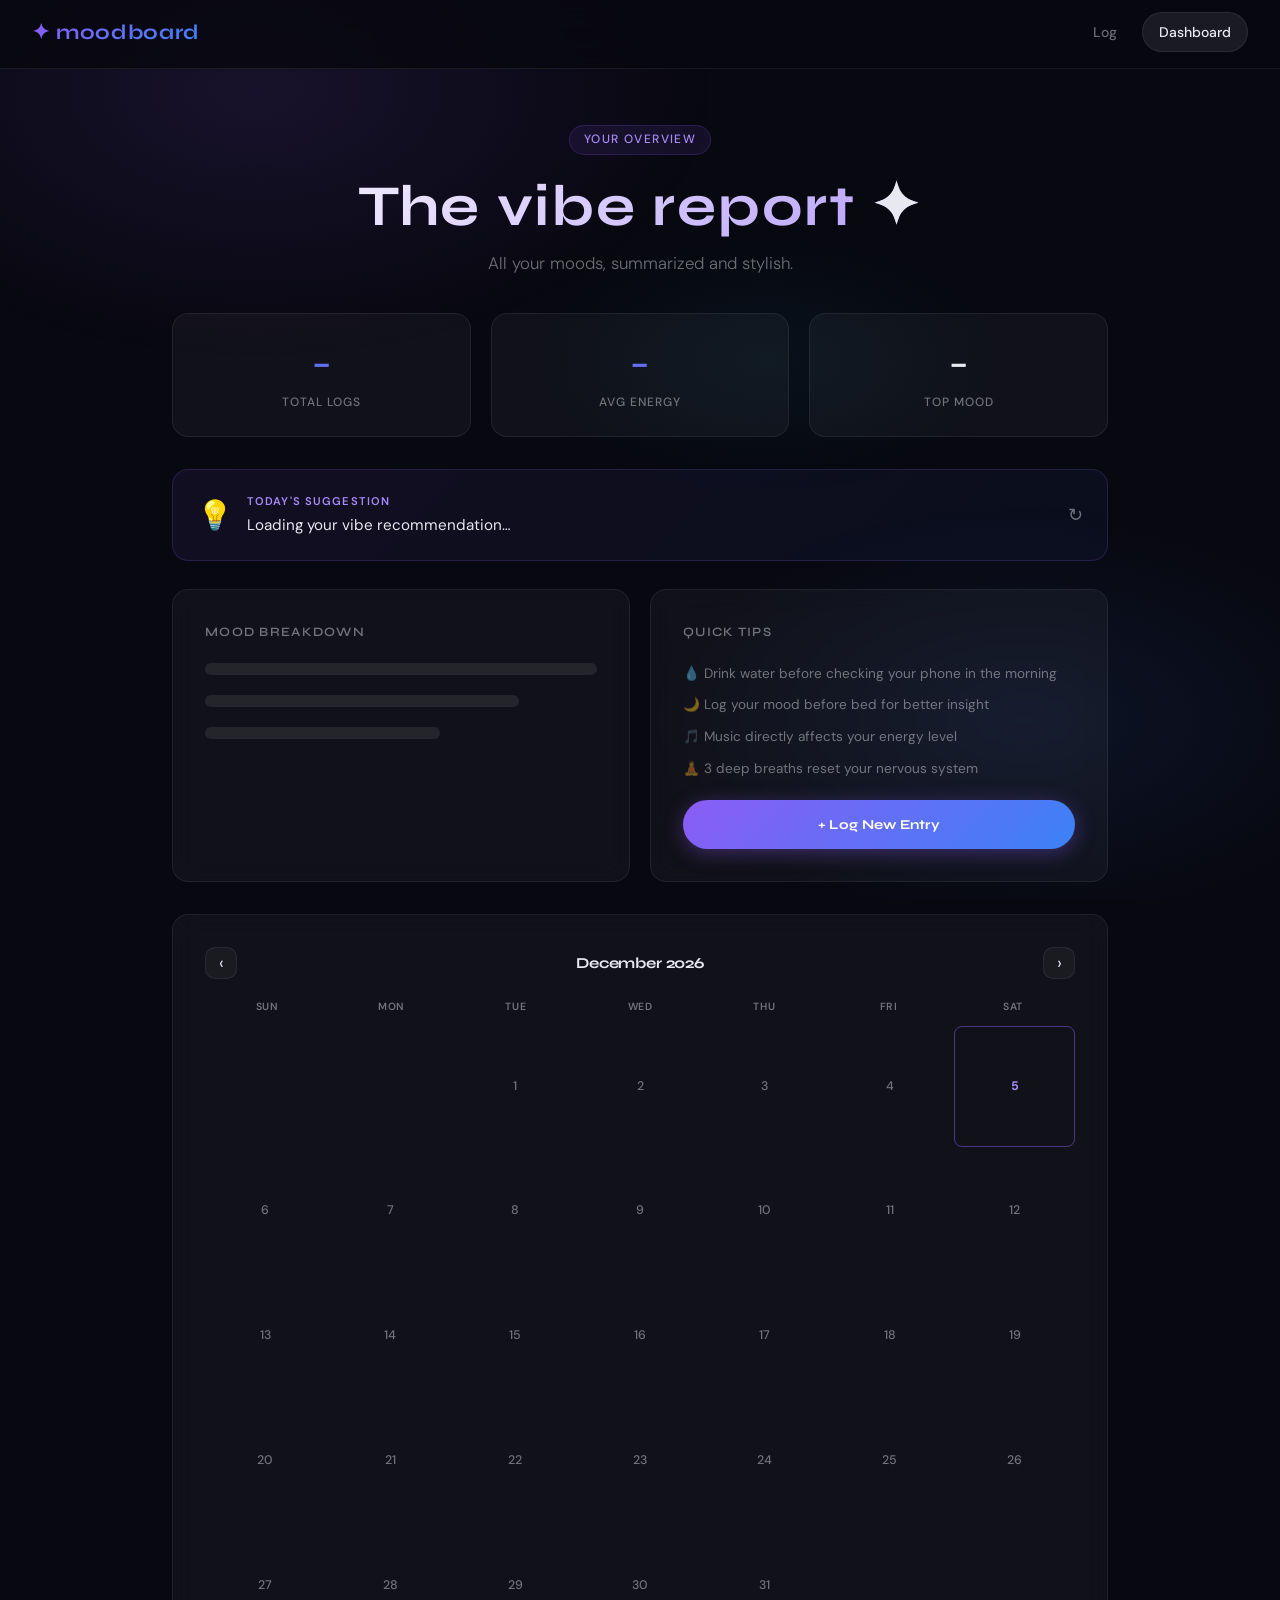
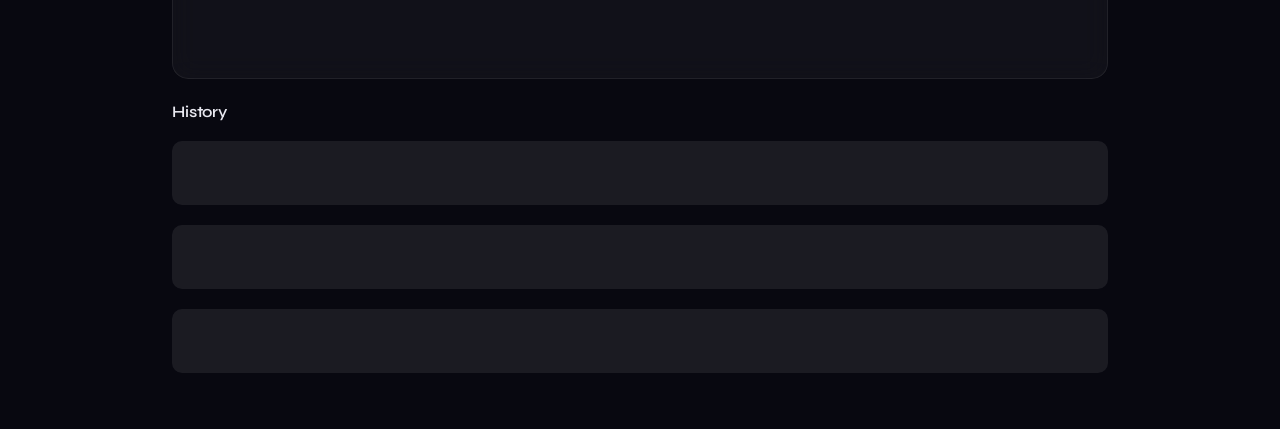
==== templates/dashboard.html @ c9592427 "update code" ====
<!DOCTYPE html>
<html lang="en">
<head>
  <meta charset="UTF-8" />
  <meta name="viewport" content="width=device-width, initial-scale=1.0, viewport-fit=cover" />
  <meta name="mobile-web-app-capable" content="yes" />
  <meta name="apple-mobile-web-app-capable" content="yes" />
  <meta name="apple-mobile-web-app-status-bar-style" content="black-translucent" />
  <meta name="theme-color" content="#080810" />
  <title>Dashboard · Mood & Energy Tracker</title>
  <link rel="stylesheet" href="/static/style.css" />
  <link rel="icon" href="data:image/svg+xml,<svg xmlns=%22http://www.w3.org/2000/svg%22 viewBox=%220 0 100 100%22><text y=%22.9em%22 font-size=%2290%22>📊</text></svg>" />
</head>
<body>

<nav>
  <div class="nav-brand">✦ moodboard</div>
  <div class="nav-links">
    <a href="/">Log</a>
    <a href="/dashboard" class="active">Dashboard</a>
  </div>
</nav>

<div class="container">
  <!-- Hero -->
  <div class="hero" style="margin-bottom:36px">
    <div class="hero-tag">Your Overview</div>
    <h1>The vibe report <span style="-webkit-text-fill-color:initial; background:none;">✦</span></h1>
    <p>All your moods, summarized and stylish.</p>
  </div>

  <!-- Stat Cards -->
  <div class="stats-grid">
    <div class="stat-card">
      <!--<div class="stat-icon">📝</div>-->
      <div class="stat-val" id="statTotal">–</div>
      <div class="stat-label">Total Logs</div>
    </div>
    <div class="stat-card">
      <!--<div class="stat-icon">⚡</div>-->
      <div class="stat-val" id="statAvg">–</div>
      <div class="stat-label">Avg Energy</div>
    </div>
    <div class="stat-card">
      <div class="stat-val" id="statTop" style="font-size:2rem; -webkit-text-fill-color:initial; background:none;">–</div>
      <div class="stat-label">Top Mood</div>
    </div>
  </div>

  <!-- Recommend -->
  <div class="recommend-card" id="recommendCard">
    <div class="rec-icon" id="recIcon">💡</div>
    <div class="rec-text">
      <div class="rec-label">Today's Suggestion</div>
      <div id="recText">Loading your vibe recommendation…</div>
    </div>
    <button id="refreshRec" style="background:none;border:none;color:var(--muted);font-size:1.1rem;cursor:pointer;transition:transform 0.4s ease;margin-left:auto;flex-shrink:0" title="New suggestion">↻</button>
  </div>

  <!-- Two column -->
  <div class="two-col" style="margin-bottom:32px">
    <!-- Breakdown -->
    <div class="card">
      <div class="card-title">Mood breakdown</div>
      <div id="breakdownList" class="breakdown-list">
        <div class="skeleton" style="height:12px;margin-bottom:10px"></div>
        <div class="skeleton" style="height:12px;margin-bottom:10px;width:80%"></div>
        <div class="skeleton" style="height:12px;width:60%"></div>
      </div>
    </div>

    <!-- Quick tip -->
    <div class="card" style="display:flex;flex-direction:column;justify-content:space-between">
      <div>
        <div class="card-title">Quick Tips</div>
        <div style="display:flex;flex-direction:column;gap:10px;font-size:.85rem;color:var(--muted)">
          <div>💧 Drink water before checking your phone in the morning</div>
          <div>🌙 Log your mood before bed for better insight</div>
          <div>🎵 Music directly affects your energy level</div>
          <div>🧘 3 deep breaths reset your nervous system</div>
        </div>
      </div>
      <a href="/" class="btn btn-primary" style="margin-top:20px;text-decoration:none;font-size:.85rem">+ Log New Entry</a>
    </div>
  </div>

  <!-- Calendar -->
  <div class="card" style="margin-bottom:20px;">
    <div class="section-head">
      <button class="cal-nav" id="calPrev">‹</button>
      <div class="cal-month-label" id="calMonthLabel"></div>
      <button class="cal-nav" id="calNext">›</button>
    </div>
    <div class="cal-grid-header">
      <span>Sun</span><span>Mon</span><span>Tue</span>
      <span>Wed</span><span>Thu</span><span>Fri</span><span>Sat</span>
    </div>
    <div class="cal-grid" id="calGrid"></div>
  </div>

  <!-- History -->
  <div class="section-head">
    <h2>History</h2>
    <span id="filterWrap" class="filter-wrap" style="margin-bottom:0"></span>
  </div>
  <div style="margin-bottom:12px"></div>
  <div id="historyList" class="history-list">
    <div class="skeleton" style="height:64px;margin-bottom:10px;border-radius:10px"></div>
    <div class="skeleton" style="height:64px;margin-bottom:10px;border-radius:10px"></div>
    <div class="skeleton" style="height:64px;border-radius:10px"></div>
  </div>
</div>

<!-- Log Detail Modal -->
<div id="logModal" class="modal-overlay" onclick="closeModal(event)">
  <div class="modal-box">
    <button class="modal-close" onclick="closeModal()">✕</button>

    <div class="modal-header">
      <div class="modal-emoji" id="modalEmoji"></div>
      <div>
        <div class="modal-mood" id="modalMood"></div>
        <div class="modal-time" id="modalTime"></div>
      </div>
    </div>

    <div class="modal-divider"></div>

    <!-- Energy -->
    <div class="modal-section">
      <div class="modal-label">Energy</div>
      <div class="modal-energy-bar">
        <div class="modal-energy-fill" id="modalEnergyFill"></div>
      </div>
      <div class="modal-energy-val" id="modalEnergyVal"></div>
    </div>

    <!-- Note -->
    <div class="modal-section" id="modalNoteSection">
      <div class="modal-label">Note</div>
      <div class="modal-note" id="modalNote"></div>
    </div>

    <!-- Workout -->
    <div class="modal-section" id="modalWorkoutSection" style="display:none">
      <div class="modal-label">Workout</div>
      <div id="modalWorkoutContent"></div>
    </div>
  </div>
</div>

<script src="/static/script.js"></script>
</body>
</html>
---- static/style.css ----
/* ── Fonts ──────────────────────────────────────────────────────────── */
@import url('https://fonts.googleapis.com/css2?family=Syne:wght@400;600;700;800&family=DM+Sans:ital,wght@0,300;0,400;0,500;1,300&display=swap');

/* ── Reset & Base ───────────────────────────────────────────────────── */
*, *::before, *::after { box-sizing: border-box; margin: 0; padding: 0; }

:root {
  --bg:        #080810;
  --surface:   #0f0f1a;
  --glass:     rgba(255,255,255,0.04);
  --glass-b:   rgba(255,255,255,0.08);
  --border:    rgba(255,255,255,0.07);
  --text:      #e8e8f0;
  --muted:     rgba(232,232,240,0.45);
  --p1:        #8b5cf6;
  --p2:        #3b82f6;
  --p3:        #06b6d4;
  --neon:      #a78bfa;
  --danger:    #f43f5e;
  --success:   #10b981;
  --grad:      linear-gradient(135deg, var(--p1), var(--p2));
  --grad2:     linear-gradient(135deg, var(--p2), var(--p3));
  --glow:      0 0 40px rgba(139,92,246,0.15);
  --radius:    16px;
  --radius-sm: 10px;
}

html { scroll-behavior: smooth; }

body {
  font-family: 'DM Sans', sans-serif;
  background: var(--bg);
  color: var(--text);
  min-height: 100vh;
  overflow-x: hidden;
  line-height: 1.6;
}

/* ── Background Mesh ────────────────────────────────────────────────── */
body::before {
  content: '';
  position: fixed; inset: 0; z-index: -1;
  background:
    radial-gradient(ellipse 60% 50% at 20% 10%, rgba(139,92,246,0.12) 0%, transparent 60%),
    radial-gradient(ellipse 50% 40% at 80% 80%, rgba(59,130,246,0.10) 0%, transparent 60%),
    radial-gradient(ellipse 40% 30% at 60% 40%, rgba(6,182,212,0.06) 0%, transparent 50%);
  pointer-events: none;
}

/* ── Typography ─────────────────────────────────────────────────────── */
h1, h2, h3, h4 { font-family: 'Syne', sans-serif; font-weight: 450; letter-spacing: 0.1em;}

/* ── Nav ────────────────────────────────────────────────────────────── */
nav {
  position: sticky; top: 0; z-index: 100;
  display: flex; align-items: center; justify-content: space-between;
  padding: 16px 32px;
  background: rgba(8,8,16,0.8);
  backdrop-filter: blur(20px);
  border-bottom: 1px solid var(--border);
}

.nav-brand {
  font-family: 'Syne', sans-serif;
  font-size: 1.3rem; font-weight: 700;
  background: var(--grad);
  -webkit-background-clip: text; -webkit-text-fill-color: transparent;
  background-clip: text;
  letter-spacing: 0.03em;
}

.nav-links { display: flex; gap: 8px; }

.nav-links a {
  text-decoration: none;
  color: var(--muted);
  font-size: 0.875rem;
  font-weight: 500;
  padding: 8px 16px;
  border-radius: 100px;
  border: 1px solid transparent;
  transition: all 0.2s ease;
}

.nav-links a:hover, .nav-links a.active {
  color: var(--text);
  background: var(--glass-b);
  border-color: var(--border);
}

/* ── Container ──────────────────────────────────────────────────────── */
.container {
  max-width: 900px;
  margin: 0 auto;
  padding: 48px 24px;
}

/* ── Hero ───────────────────────────────────────────────────────────── */
.hero {
  text-align: center;
  margin-bottom: 48px;
  animation: fadeUp 0.6s ease both;
}

.hero-tag {
  display: inline-block;
  font-size: 0.75rem;
  font-weight: 500;
  letter-spacing: 0.12em;
  text-transform: uppercase;
  color: var(--neon);
  background: rgba(139,92,246,0.1);
  border: 1px solid rgba(139,92,246,0.2);
  border-radius: 100px;
  padding: 4px 14px;
  margin-bottom: 20px;
}

.hero h1 {
  font-size: clamp(2rem, 5vw, 3.2rem);
  font-weight: 700;
  letter-spacing: 0.03em;
  line-height: 1.1;
  margin-bottom: 12px;
  background: linear-gradient(135deg, #ffffff 0%, var(--neon) 100%);
  -webkit-background-clip: text; -webkit-text-fill-color: transparent;
  background-clip: text;
}

.hero p { color: var(--muted); font-size: 1.05rem; font-weight: 300; }

/* ── Cards ──────────────────────────────────────────────────────────── */
.card {
  background: var(--glass);
  border: 1px solid var(--border);
  border-radius: var(--radius);
  padding: 28px;
  backdrop-filter: blur(12px);
  transition: border-color 0.3s ease, box-shadow 0.3s ease;
  animation: fadeUp 0.6s ease both;
}

.card:hover { border-color: rgba(139,92,246,0.25); box-shadow: var(--glow); }

.card-title {
  font-family: 'Syne', sans-serif;
  font-size: 0.8rem;
  font-weight: 600;
  letter-spacing: 0.1em;
  text-transform: uppercase;
  color: var(--muted);
  margin-bottom: 20px;
}

/* ── Mood Selector ──────────────────────────────────────────────────── */
.mood-grid {
  display: grid;
  grid-template-columns: repeat(4, 1fr);
  gap: 12px;
  margin-bottom: 8px;
}

.mood-btn {
  display: flex; flex-direction: column; align-items: center; gap: 6px;
  padding: 16px 8px;
  background: var(--glass);
  border: 1.5px solid var(--border);
  border-radius: var(--radius-sm);
  cursor: pointer;
  transition: all 0.2s cubic-bezier(0.34,1.56,0.64,1);
  user-select: none;
  color: var(--text);
  font-family: inherit;
}

.mood-btn .emoji { font-size: 1.8rem; transition: transform 0.2s ease; }
.mood-btn .label { font-size: 0.72rem; font-weight: 500; color: var(--muted); text-transform: capitalize; }

.mood-btn:hover { transform: translateY(-3px) scale(1.03); border-color: rgba(139,92,246,0.4); }
.mood-btn:hover .emoji { transform: scale(1.15); }

.mood-btn.selected {
  border-color: var(--p1);
  background: rgba(139,92,246,0.12);
  box-shadow: 0 0 20px rgba(139,92,246,0.2);
}

.mood-btn.selected .label { color: var(--neon); }

/* ── Energy Slider ──────────────────────────────────────────────────── */
.slider-wrap { margin: 8px 0; }

.slider-header {
  display: flex; justify-content: space-between; align-items: baseline;
  margin-bottom: 14px;
}

.slider-header label { font-size: 0.875rem; font-weight: 500; color: var(--muted); }

.energy-val {
  font-family: 'Syne', sans-serif;
  font-size: 1.8rem; font-weight: 700;
  background: var(--grad);
  -webkit-background-clip: text; -webkit-text-fill-color: transparent;
  background-clip: text;
  transition: all 0.2s ease;
}

input[type=range] {
  -webkit-appearance: none; appearance: none;
  width: 100%; height: 6px;
  background: var(--glass-b);
  border-radius: 100px;
  outline: none;
  cursor: pointer;
}

input[type=range]::-webkit-slider-thumb {
  -webkit-appearance: none;
  width: 22px; height: 22px;
  border-radius: 50%;
  background: var(--grad);
  box-shadow: 0 0 12px rgba(139,92,246,0.5);
  transition: transform 0.15s ease, box-shadow 0.15s ease;
}

input[type=range]::-webkit-slider-thumb:hover {
  transform: scale(1.2);
  box-shadow: 0 0 20px rgba(139,92,246,0.7);
}

.energy-labels {
  display: flex; justify-content: space-between;
  font-size: 0.7rem; color: var(--muted); margin-top: 8px;
}

/* ── Note Input ─────────────────────────────────────────────────────── */
textarea, input[type=text] {
  width: 100%;
  background: var(--glass);
  border: 1px solid var(--border);
  border-radius: var(--radius-sm);
  padding: 14px 16px;
  color: var(--text);
  font-family: 'DM Sans', sans-serif;
  font-size: 0.9rem;
  resize: none;
  outline: none;
  transition: border-color 0.2s ease, box-shadow 0.2s ease;
  line-height: 1.6;
}

textarea:focus, input[type=text]:focus {
  border-color: rgba(139,92,246,0.5);
  box-shadow: 0 0 0 3px rgba(139,92,246,0.08);
}

textarea::placeholder, input::placeholder { color: var(--muted); }

/* ── Button ─────────────────────────────────────────────────────────── */
.btn {
  display: inline-flex; align-items: center; justify-content: center; gap: 8px;
  padding: 14px 28px;
  border: none; border-radius: 100px;
  font-family: 'Syne', sans-serif;
  font-size: 0.9rem; font-weight: 700;
  cursor: pointer;
  transition: all 0.2s cubic-bezier(0.34,1.56,0.64,1);
  letter-spacing: 0.02em;
}

.btn-primary {
  background: var(--grad);
  color: #fff;
  box-shadow: 0 4px 20px rgba(139,92,246,0.35);
  width: 100%;
}

.btn-primary:hover { transform: translateY(-2px); box-shadow: 0 8px 30px rgba(139,92,246,0.5); }
.btn-primary:active { transform: scale(0.98); }

.btn-primary:disabled { opacity: 0.4; pointer-events: none; }

/* ── Toast ──────────────────────────────────────────────────────────── */
.toast {
  position: fixed; bottom: 32px; left: 50%; transform: translateX(-50%) translateY(100px);
  background: var(--glass-b);
  backdrop-filter: blur(20px);
  border: 1px solid rgba(139,92,246,0.3);
  border-radius: 100px;
  padding: 14px 28px;
  font-size: 0.9rem; font-weight: 500;
  color: var(--text);
  z-index: 999;
  transition: transform 0.4s cubic-bezier(0.34,1.56,0.64,1), opacity 0.4s ease;
  opacity: 0;
  white-space: nowrap;
}
.toast.show { transform: translateX(-50%) translateY(0); opacity: 1; }
.toast.success { border-color: rgba(16,185,129,0.4); }
.toast.error   { border-color: rgba(244,63,94,0.4); }

/* ── Stat Cards ─────────────────────────────────────────────────────── */
.stats-grid {
  display: grid;
  grid-template-columns: repeat(auto-fit, minmax(160px, 1fr));
  gap: 16px;
  margin-bottom: 32px;
}

.stat-card {
  background: var(--glass);
  border: 1px solid var(--border);
  border-radius: var(--radius);
  padding: 24px 20px;
  text-align: center;
  animation: fadeUp 0.5s ease both;
}

.stat-card:nth-child(1) { animation-delay: 0.05s; }
.stat-card:nth-child(2) { animation-delay: 0.1s; }
.stat-card:nth-child(3) { animation-delay: 0.15s; }

.stat-icon { font-size: 1.6rem; margin-bottom: 8px; }
.stat-val {
  font-family: 'Syne', sans-serif;
  font-size: 2rem; font-weight: 700;
  background: var(--grad);
  -webkit-background-clip: text; -webkit-text-fill-color: transparent;
  background-clip: text;
}
.stat-label { font-size: 0.75rem; color: var(--muted); margin-top: 4px; font-weight: 500; text-transform: uppercase; letter-spacing: 0.08em; }

/* ── Recommend Card ─────────────────────────────────────────────────── */
.recommend-card {
  background: linear-gradient(135deg, rgba(139,92,246,0.08), rgba(59,130,246,0.05));
  border: 1px solid rgba(139,92,246,0.2);
  border-radius: var(--radius);
  padding: 22px 24px;
  margin-bottom: 28px;
  display: flex; align-items: center; gap: 14px;
  animation: fadeUp 0.6s 0.2s ease both;
}

.recommend-card .rec-icon { font-size: 1.8rem; flex-shrink: 0; }
.recommend-card .rec-text { font-size: 0.95rem; line-height: 1.5; }
.recommend-card .rec-label { font-size: 0.7rem; color: var(--neon); text-transform: uppercase; letter-spacing: 0.1em; font-weight: 600; margin-bottom: 4px; }

/* ── Mood Breakdown ─────────────────────────────────────────────────── */
.breakdown-list { display: flex; flex-direction: column; gap: 10px; }

.breakdown-item {
  display: flex; align-items: center; gap: 12px;
}

.breakdown-bar-wrap { flex: 1; height: 6px; background: var(--glass-b); border-radius: 100px; overflow: hidden; }
.breakdown-bar { height: 100%; background: var(--grad); border-radius: 100px; transition: width 0.8s cubic-bezier(0.25,1,0.5,1); }
.breakdown-label { font-size: 0.85rem; min-width: 80px; display: flex; align-items: center; gap: 6px; }
.breakdown-count { font-size: 0.75rem; color: var(--muted); min-width: 24px; text-align: right; }

/* ── History List ───────────────────────────────────────────────────── */
.history-list { display: flex; flex-direction: column; gap: 10px; }

.log-item {
  display: flex; align-items: center; gap: 14px;
  background: var(--glass);
  border: 1px solid var(--border);
  border-radius: var(--radius-sm);
  padding: 14px 18px;
  transition: all 0.2s ease;
  animation: fadeUp 0.4s ease both;
}

.log-item:hover { border-color: rgba(139,92,246,0.25); transform: translateX(3px); }

.log-emoji { font-size: 1.4rem; flex-shrink: 0; }
.log-info { flex: 1; }
.log-mood { font-size: 0.9rem; font-weight: 600; text-transform: capitalize; }
.log-note { font-size: 0.78rem; color: var(--muted); margin-top: 2px; }
.log-meta { text-align: right; }
.log-energy {
  font-family: 'Syne', sans-serif;
  font-size: 1.1rem; font-weight: 700;
  background: var(--grad);
  -webkit-background-clip: text; -webkit-text-fill-color: transparent;
  background-clip: text;
}
.log-time { font-size: 0.7rem; color: var(--muted); }

.log-delete {
  background: none; border: none; cursor: pointer;
  color: var(--muted); font-size: 1rem; padding: 4px 6px;
  border-radius: 6px; transition: all 0.2s;
  opacity: 0;
}
.log-item:hover .log-delete { opacity: 1; }
.log-delete:hover { color: var(--danger); background: rgba(244,63,94,0.1); }

/* ── Empty State ────────────────────────────────────────────────────── */
.empty-state {
  text-align: center; padding: 40px 20px; color: var(--muted);
}
.empty-state .empty-icon { font-size: 2.5rem; margin-bottom: 12px; }
.empty-state p { font-size: 0.9rem; }

/* ── Filter Chips ───────────────────────────────────────────────────── */
.filter-wrap { display: flex; gap: 8px; flex-wrap: wrap; margin-bottom: 20px; }

.chip {
  padding: 6px 14px;
  border: 1px solid var(--border);
  border-radius: 100px;
  background: var(--glass);
  color: var(--muted);
  font-size: 0.78rem; font-weight: 500;
  cursor: pointer;
  transition: all 0.2s ease;
  font-family: inherit;
}
.chip:hover, .chip.active { border-color: var(--p1); color: var(--neon); background: rgba(139,92,246,0.08); }

.combo {
  width: 100%;
  background: var(--glass);
  border: 1px solid var(--border);
  border-radius: var(--radius-sm);
  padding: 12px 14px;
  color: var(--text);
  font-family: 'DM Sans', sans-serif;
  font-size: 0.9rem;
  outline: none;
  cursor: pointer;
  transition: border-color 0.2s ease;
  appearance: none;
  -webkit-appearance: none;
  background-image: url("data:image/svg+xml,%3Csvg xmlns='http://www.w3.org/2000/svg' width='12' height='8' viewBox='0 0 12 8'%3E%3Cpath d='M1 1l5 5 5-5' stroke='rgba(232,232,240,0.4)' stroke-width='1.5' fill='none' stroke-linecap='round'/%3E%3C/svg%3E");
  background-repeat: no-repeat;
  background-position: right 14px center;
  padding-right: 36px;
}

.combo:focus { border-color: rgba(139,92,246,0.5); box-shadow: 0 0 0 3px rgba(139,92,246,0.08); }
.combo option { background: #0f0f1a; color: var(--text); }

.workout-panel { animation: fadeUp 0.3s ease both; }

/* Exercise Table */
.exercise-table {
  width: 100%;
  border-collapse: collapse;
  margin-bottom: 12px;
}

.exercise-table thead th {
  font-family: 'Syne', sans-serif;
  font-size: 0.7rem;
  font-weight: 600;
  letter-spacing: 0.08em;
  text-transform: uppercase;
  color: var(--muted);
  padding: 0 8px 10px;
  text-align: left;
}

.exercise-table thead th:nth-child(2),
.exercise-table thead th:nth-child(3) { text-align: center; width: 72px; }
.exercise-table thead th:nth-child(4) { width: 32px; }

.exercise-table tbody tr { border-top: 1px solid var(--border); }

.exercise-table td { padding: 8px 6px; vertical-align: middle; }

.exercise-table td:nth-child(2),
.exercise-table td:nth-child(3) { text-align: center; }

.exercise-table input[type=text],
.exercise-table input[type=number] {
  padding: 9px 10px;
  font-size: 0.85rem;
  border-radius: 8px;
}

.exercise-table input[type=number] {
  width: 64px;
  text-align: center;
  background: var(--glass);
  border: 1px solid var(--border);
  color: var(--text);
}

.exercise-table input[type=number]:focus {
  color: var(--text);         /* ← brighten when typing */
}


.exercise-table input[type=number] {
  width: 64px;
  text-align: center;
}

.row-del {
  background: none;
  border: none;
  color: var(--muted);
  cursor: pointer;
  font-size: 0.8rem;
  padding: 6px;
  border-radius: 6px;
  transition: all 0.2s;
  line-height: 1;
}
.row-del:hover { color: var(--danger); background: rgba(244,63,94,0.1); }

.btn-add-row {
  background: none;
  border: 1px dashed rgba(139,92,246,0.35);
  border-radius: var(--radius-sm);
  color: var(--neon);
  font-family: 'DM Sans', sans-serif;
  font-size: 0.82rem;
  font-weight: 500;
  padding: 9px 16px;
  cursor: pointer;
  width: 100%;
  transition: all 0.2s ease;
}
.btn-add-row:hover { background: rgba(139,92,246,0.07); border-color: var(--p1); }

/* Run Grid */
.run-grid {
  display: grid;
  grid-template-columns: 1fr 1fr 1fr;
  gap: 12px;
}

.run-field label {
  display: block;
  font-size: 0.75rem;
  color: var(--muted);
  font-weight: 500;
  margin-bottom: 6px;
  text-transform: uppercase;
  letter-spacing: 0.07em;
}

.run-field input { 
  padding: 11px 12px; 
  font-size: 0.9rem;
  height: 44px;
  border-radius: var(--radius-sm);
}

.pace-display {
  height: 44px;
}

.run-field input[type=number] {
  background-color: var(--glass);
  border: 1px solid var(--border);
  color: var(--text);
}

.pace-display {
  border: 1px solid var(--border);
  border-radius: var(--radius-sm);
  padding: 11px 12px;
  font-family: 'Syne', sans-serif;
  font-size: 1.1rem;
  font-weight: 450;
  color: #ffffff;
  text-shadow: 0 0 12px rgba(255,255,255,0.8), 0 0 24px rgba(167,139,250,0.6);
  height: 44px;
  display: flex;
  align-items: center;
}

.card-content label {
  display: block;
  font-size: 0.8rem;
  color: var(--muted);
  font-weight: 500;
  margin-bottom: 8px;
  text-transform: uppercase;
  letter-spacing: 0.07em;
}

/* Responsive run grid */
@media (max-width: 479px) {
  .run-grid { grid-template-columns: 1fr 1fr; }
  .run-field:last-child { grid-column: 1 / -1; }
  .exercise-table input[type=number] { width: 52px; }
}

/* ── Section Header ─────────────────────────────────────────────────── */
.section-head {
  display: flex; justify-content: space-between; align-items: center;
  margin-bottom: 16px;
}
.section-head h2 {
  font-size: 1rem; font-weight: 600; letter-spacing: -0.01em;
}

/* ── Animations ─────────────────────────────────────────────────────── */
@keyframes fadeUp {
  from { opacity: 0; transform: translateY(18px); }
  to   { opacity: 1; transform: translateY(0); }
}

@keyframes pulse {
  0%, 100% { opacity: 1; }
  50%       { opacity: 0.5; }
}

.skeleton { animation: pulse 1.5s ease infinite; background: var(--glass-b); border-radius: 8px; }

/* ── Divider ────────────────────────────────────────────────────────── */
.divider { height: 1px; background: var(--border); margin: 28px 0; }

/* ── Grid Layout ────────────────────────────────────────────────────── */
.two-col { display: grid; grid-template-columns: 1fr 1fr; gap: 20px; }

/* ── Scrollbar ──────────────────────────────────────────────────────── */
::-webkit-scrollbar { width: 6px; }
::-webkit-scrollbar-track { background: var(--bg); }
::-webkit-scrollbar-thumb { background: var(--border); border-radius: 100px; }
::-webkit-scrollbar-thumb:hover { background: rgba(139,92,246,0.4); }

/* ══════════════════════════════════════════════════════════════════════
   RESPONSIVE BREAKPOINTS
   xs  < 480px   (small phones)
   sm  480–767px (large phones / phablets)
   md  768–1023px (tablets)
   lg  1024–1279px (small laptops)
   xl  1280px+   (desktop / large screens)
   ══════════════════════════════════════════════════════════════════════ */

/* ── Desktop / Large screens (1280px+) ──────────────────────────────── */
@media (min-width: 1280px) {
  .container { max-width: 1000px; padding: 56px 32px; }
  .hero h1 { font-size: 3.6rem; }
  .stats-grid { grid-template-columns: repeat(3, 1fr); gap: 20px; }
  .mood-grid { grid-template-columns: repeat(8, 1fr); gap: 10px; }
  .mood-btn { padding: 14px 6px; }
  .mood-btn .emoji { font-size: 1.6rem; }
  .card { padding: 32px; }
}

/* ── Small Laptop (1024–1279px) ─────────────────────────────────────── */
@media (min-width: 1024px) and (max-width: 1279px) {
  .container { max-width: 880px; }
  .mood-grid { grid-template-columns: repeat(8, 1fr); gap: 8px; }
  .mood-btn .emoji { font-size: 1.5rem; }
}

/* ── Tablet (768–1023px) ────────────────────────────────────────────── */
@media (min-width: 768px) and (max-width: 1023px) {
  .container { max-width: 720px; padding: 40px 24px; }
  .hero h1 { font-size: 2.6rem; }
  .mood-grid { grid-template-columns: repeat(4, 1fr); gap: 10px; }
  .mood-btn { padding: 16px 10px; }
  .stats-grid { grid-template-columns: repeat(3, 1fr); }
  .two-col { grid-template-columns: 1fr 1fr; }
  nav { padding: 14px 24px; }
}

/* ── Large Phone / Phablet (480–767px) ─────────────────────────────── */
@media (min-width: 480px) and (max-width: 767px) {
  .container { padding: 32px 20px; }
  .hero { margin-bottom: 32px; }
  .hero h1 { font-size: 2rem; }
  .hero p { font-size: 0.95rem; }
  .mood-grid { grid-template-columns: repeat(4, 1fr); gap: 8px; }
  .mood-btn { padding: 14px 6px; }
  .mood-btn .emoji { font-size: 1.5rem; }
  .mood-btn .label { font-size: 0.65rem; }
  .two-col { grid-template-columns: 1fr; }
  .stats-grid { grid-template-columns: repeat(3, 1fr); gap: 12px; }
  .stat-card { padding: 18px 12px; }
  .stat-val { font-size: 1.6rem; }
  nav { padding: 12px 20px; }
  .nav-brand { font-size: 1rem; }
  .nav-links a { padding: 7px 13px; font-size: 0.82rem; }
  .card { padding: 22px 18px; }
}

/* ── Small Phone (< 480px) ──────────────────────────────────────────── */
@media (max-width: 479px) {
  :root { --radius: 14px; --radius-sm: 9px; }

  body { font-size: 15px; }

  nav {
    padding: 12px 16px;
    position: sticky; top: 0;
  }
  .nav-brand { font-size: 0.95rem; }
  .nav-links a { padding: 6px 11px; font-size: 0.78rem; }

  .container { padding: 24px 16px; }

  .hero { margin-bottom: 28px; }
  .hero-tag { font-size: 0.68rem; padding: 3px 11px; }
  .hero h1 { font-size: 1.75rem; letter-spacing: -0.03em; }
  .hero p { font-size: 0.88rem; }

  .card { padding: 18px 16px; }
  .card-title { font-size: 0.72rem; margin-bottom: 14px; }

  /* Mood grid: 4 per row on tiny screens */
  .mood-grid {
    grid-template-columns: repeat(4, 1fr);
    gap: 6px;
  }
  .mood-btn { padding: 12px 4px; border-radius: 8px; }
  .mood-btn .emoji { font-size: 1.35rem; }
  .mood-btn .label { font-size: 0.6rem; }

  .energy-val { font-size: 1.5rem; }
  .slider-header label { font-size: 0.8rem; }

  textarea { rows: 3; font-size: 0.85rem; padding: 12px 14px; }

  .btn { padding: 13px 20px; font-size: 0.85rem; }

  /* Stats: 3 across on small phones */
  .stats-grid {
    grid-template-columns: repeat(3, 1fr);
    gap: 8px;
  }
  .stat-card { padding: 16px 8px; }
  .stat-icon { font-size: 1.2rem; }
  .stat-val { font-size: 1.4rem; }
  .stat-label { font-size: 0.62rem; letter-spacing: 0.04em; }

  .recommend-card { padding: 16px; gap: 10px; flex-wrap: wrap; }
  .recommend-card .rec-icon { font-size: 1.5rem; }
  .recommend-card .rec-text { font-size: 0.85rem; }

  .two-col { grid-template-columns: 1fr; gap: 14px; }

  .log-item { padding: 12px 14px; gap: 10px; }
  .log-emoji { font-size: 1.2rem; }
  .log-mood { font-size: 0.85rem; }
  .log-note { font-size: 0.72rem; }
  .log-energy { font-size: 1rem; }
  .log-time { font-size: 0.65rem; }
  /* Always show delete on mobile (no hover) */
  .log-delete { opacity: 1; font-size: 0.85rem; }

  .breakdown-label { font-size: 0.78rem; min-width: 70px; }

  .chip { padding: 5px 11px; font-size: 0.72rem; }

  .section-head h2 { font-size: 0.95rem; }

  .filter-wrap { gap: 6px; }

  .toast { font-size: 0.82rem; padding: 12px 20px; bottom: 24px; }

  .divider { margin: 20px 0; }
}

/* ── Touch devices: remove hover-only states ─────────────────────────── */
@media (hover: none) {
  .mood-btn:hover { transform: none; }
  .mood-btn:hover .emoji { transform: none; }
  .btn-primary:hover { transform: none; box-shadow: 0 4px 20px rgba(139,92,246,0.35); }
  .log-item:hover { transform: none; }
  .log-delete { opacity: 1; } /* always visible on touch */
  .card:hover { border-color: var(--border); box-shadow: none; }
}

/* ── Safe area for notched phones (iPhone) ───────────────────────────── */
@supports (padding-bottom: env(safe-area-inset-bottom)) {
  nav { padding-top: max(12px, env(safe-area-inset-top)); }
  .toast { bottom: max(24px, env(safe-area-inset-bottom)); }
}

/* ── Modal ──────────────────────────────────────────────────────────── */
.modal-overlay {
  position: fixed;
  top: 0; left: 0;
  width: 100vw; height: 100vh;
  z-index: 200;
  background: rgba(8,8,16,0.75);
  backdrop-filter: blur(8px);
  display: flex;
  align-items: center;
  justify-content: center;
  padding: 24px;
  opacity: 0;
  pointer-events: none;
  transition: opacity 0.25s ease;
  /* ป้องกัน Safari mobile คำนวณ vh ผิด */
  min-height: 100vh;
  min-height: -webkit-fill-available;
}

.modal-overlay.open {
  opacity: 1; pointer-events: all;
}

.modal-box {
  background: var(--surface);
  border: 1px solid rgba(139,92,246,0.25);
  border-radius: var(--radius);
  padding: 32px;
  width: 100%;
  max-width: 480px;
  max-height: 85vh;
  overflow-y: auto;
  position: relative;
  margin: auto;
  box-shadow: 0 0 60px rgba(139,92,246,0.15);
  transform: translateY(20px);
  transition: transform 0.3s cubic-bezier(0.34,1.56,0.64,1);
}

.modal-overlay.open .modal-box {
  transform: translateY(0);
}

.modal-close {
  position: absolute; top: 16px; right: 16px;
  background: var(--glass); border: 1px solid var(--border);
  border-radius: 50%; width: 32px; height: 32px;
  color: var(--muted); font-size: 0.8rem;
  cursor: pointer; display: flex; align-items: center; justify-content: center;
  transition: all 0.2s ease;
}
.modal-close:hover { color: var(--text); border-color: var(--p1); }

.modal-header {
  display: flex; align-items: center; gap: 16px;
  margin-bottom: 20px;
}

.modal-emoji { font-size: 2.8rem; line-height: 1; }

.modal-mood {
  font-family: 'Syne', sans-serif;
  font-size: 1.4rem; font-weight: 800;
  text-transform: capitalize;
  background: var(--grad);
  -webkit-background-clip: text; -webkit-text-fill-color: transparent;
  background-clip: text;
}

.modal-time { font-size: 0.78rem; color: var(--muted); margin-top: 4px; }

.modal-divider { height: 1px; background: var(--border); margin: 0 0 20px; }

.modal-section { margin-bottom: 20px; }
.modal-section:last-child { margin-bottom: 0; }

.modal-label {
  font-family: 'Syne', sans-serif;
  font-size: 0.7rem; font-weight: 600;
  letter-spacing: 0.1em; text-transform: uppercase;
  color: var(--muted); margin-bottom: 10px;
}

/* Energy bar */
.modal-energy-bar {
  height: 6px; background: var(--glass-b);
  border-radius: 100px; overflow: hidden; margin-bottom: 6px;
}
.modal-energy-fill {
  height: 100%; background: var(--grad);
  border-radius: 100px;
  transition: width 0.8s cubic-bezier(0.25,1,0.5,1);
}
.modal-energy-val {
  font-family: 'Syne', sans-serif;
  font-size: 0.85rem; font-weight: 700;
  color: var(--neon);
}

/* Note */
.modal-note {
  font-size: 0.9rem; color: var(--text);
  line-height: 1.6;
  background: var(--glass);
  border: 1px solid var(--border);
  border-radius: var(--radius-sm);
  padding: 12px 14px;
}

/* Workout — weight table */
.modal-exercise-table {
  width: 100%; border-collapse: collapse;
}
.modal-exercise-table th {
  font-size: 0.68rem; font-weight: 600;
  letter-spacing: 0.08em; text-transform: uppercase;
  color: var(--muted); padding: 0 10px 8px; text-align: left;
}
.modal-exercise-table th:nth-child(2),
.modal-exercise-table th:nth-child(3) { text-align: center; }

.modal-exercise-table td {
  padding: 8px 10px;
  font-size: 0.85rem;
  border-top: 1px solid var(--border);
}
.modal-exercise-table td:nth-child(2),
.modal-exercise-table td:nth-child(3) { text-align: center; color: var(--muted); }

/* Workout — run */
.modal-run-grid {
  display: grid; grid-template-columns: repeat(3,1fr); gap: 10px;
}
.modal-run-item {
  background: var(--glass); border: 1px solid var(--border);
  border-radius: var(--radius-sm); padding: 12px;
  text-align: center;
}
.modal-run-item .run-val {
  font-family: 'Syne', sans-serif;
  font-size: 1.2rem; font-weight: 800;
  color: #fff;
  text-shadow: 0 0 12px rgba(255,255,255,0.5), 0 0 24px rgba(167,139,250,0.4);
}
.modal-run-item .run-unit {
  font-size: 0.65rem; color: var(--muted);
  text-transform: uppercase; letter-spacing: 0.08em;
  margin-top: 4px;
}

/* Workout — other */
.modal-other-text {
  font-size: 0.9rem; color: var(--text);
  background: var(--glass); border: 1px solid var(--border);
  border-radius: var(--radius-sm); padding: 12px 14px;
}

/* Responsive */
@media (max-width: 479px) {
  .modal-box { padding: 24px 18px; }
  .modal-emoji { font-size: 2.2rem; }
  .modal-mood { font-size: 1.2rem; }
  .modal-run-grid { grid-template-columns: repeat(3,1fr); gap: 8px; }
  .modal-run-item .run-val { font-size: 1rem; }
}

/* ── Calendar ───────────────────────────────────────────────────────── */
.cal-nav {
  background: var(--glass);
  border: 1px solid var(--border);
  border-radius: var(--radius-sm);
  color: var(--text);
  font-size: 1.1rem;
  width: 32px; height: 32px;
  display: flex; align-items: center; justify-content: center;
  cursor: pointer;
  transition: all 0.2s ease;
  font-family: inherit;
}
.cal-nav:hover { border-color: var(--p1); color: var(--neon); }

.cal-month-label {
  font-family: 'Syne', sans-serif;
  font-size: 0.95rem; font-weight: 700;
  letter-spacing: -0.01em;
}

.cal-grid-header {
  display: grid;
  grid-template-columns: repeat(7, 1fr);
  margin: 14px 0 6px;
  text-align: center;
}
.cal-grid-header span {
  font-size: 0.65rem;
  font-weight: 600;
  letter-spacing: 0.06em;
  text-transform: uppercase;
  color: var(--muted);
  padding: 4px 0;
}

.cal-grid {
  display: grid;
  grid-template-columns: repeat(7, 1fr);
  gap: 4px;
}

.cal-day {
  aspect-ratio: 1;
  display: flex;
  align-items: center;
  justify-content: center;
  border-radius: 8px;
  font-size: 0.78rem;
  font-weight: 500;
  color: var(--muted);
  background: transparent;
  position: relative;
  cursor: default;
  transition: all 0.15s ease;
}

.cal-day.has-log {
  background: rgba(139,92,246,0.15);
  border: 1px solid rgba(139,92,246,0.3);
  color: var(--text);
  cursor: pointer;
}
.cal-day.has-log:hover {
  background: rgba(139,92,246,0.25);
  border-color: var(--p1);
  transform: scale(1.08);
}

.cal-day.today {
  border: 1px solid rgba(139,92,246,0.5);
  color: var(--neon);
  font-weight: 700;
}

.cal-day.today.has-log {
  background: rgba(139,92,246,0.2);
  border-color: var(--p1);
}

.cal-day.empty { pointer-events: none; }

/* dot indicator จำนวน log */
.cal-dot-wrap {
  position: absolute;
  bottom: 4px; left: 50%;
  transform: translateX(-50%);
  display: flex; gap: 2px;
}
.cal-dot {
  width: 4px; height: 4px;
  border-radius: 50%;
  background: var(--neon);
}

/* mood color dots */
.cal-day[data-mood="happy"]   .cal-dot { background: #10b981; }
.cal-day[data-mood="hyped"]   .cal-dot { background: #f59e0b; }
.cal-day[data-mood="blessed"] .cal-dot { background: #8b5cf6; }
.cal-day[data-mood="neutral"] .cal-dot { background: #6b7280; }
.cal-day[data-mood="tired"]   .cal-dot { background: #3b82f6; }
.cal-day[data-mood="sad"]     .cal-dot { background: #60a5fa; }
.cal-day[data-mood="angry"]   .cal-dot { background: #f43f5e; }
.cal-day[data-mood="anxious"] .cal-dot { background: #fb923c; }

@media (max-width: 479px) {
  .cal-day { font-size: 0.7rem; border-radius: 6px; }
  .cal-grid-header span { font-size: 0.6rem; }
}
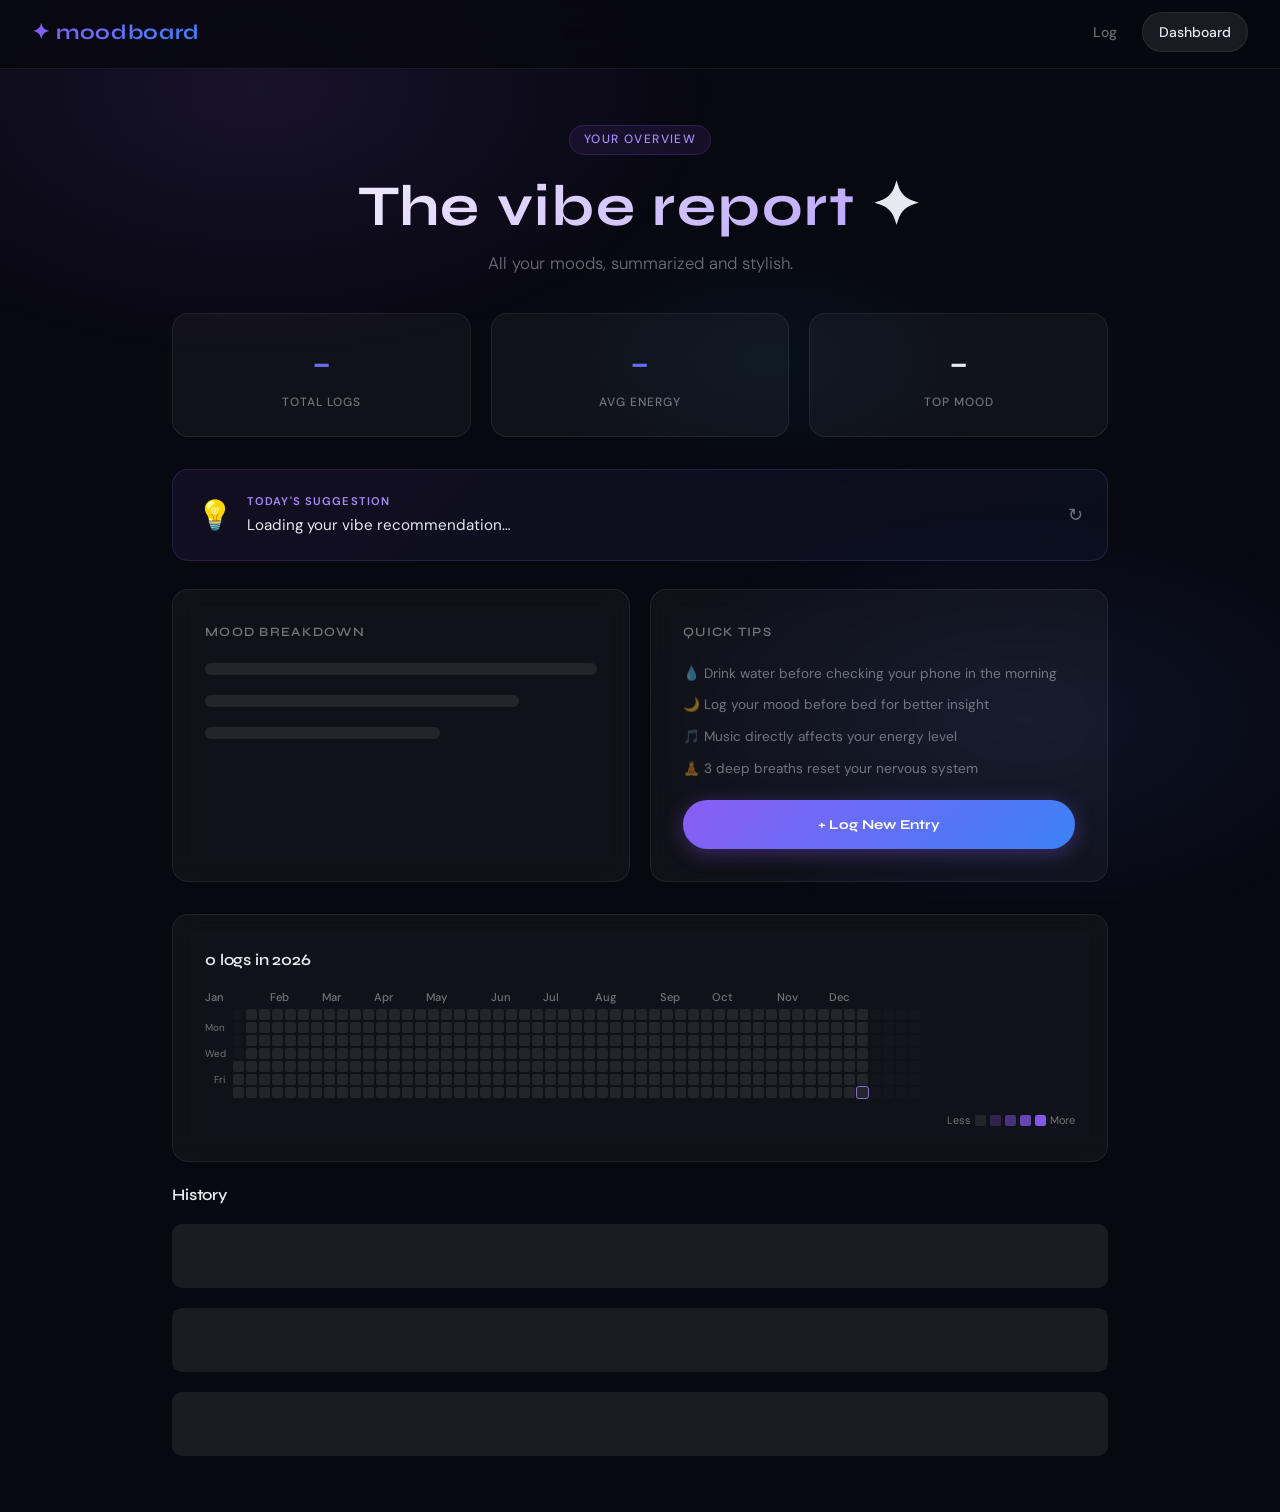
==== commit 288b4e3b: "update code" ====
--- a/templates/dashboard.html
+++ b/templates/dashboard.html
@@ -84,18 +84,30 @@
     </div>
   </div>
 
-  <!-- Calendar -->
+  <!-- Heatmap -->
   <div class="card" style="margin-bottom:20px;">
-    <div class="section-head">
-      <button class="cal-nav" id="calPrev">‹</button>
-      <div class="cal-month-label" id="calMonthLabel"></div>
-      <button class="cal-nav" id="calNext">›</button>
+    <div class="section-head" style="margin-bottom:16px;">
+      <h2 id="heatmapTitle">0 logs in 2025</h2>
     </div>
-    <div class="cal-grid-header">
-      <span>Sun</span><span>Mon</span><span>Tue</span>
-      <span>Wed</span><span>Thu</span><span>Fri</span><span>Sat</span>
+    <div class="heatmap-wrap">
+      <div class="heatmap-months" id="heatmapMonths"></div>
+      <div class="heatmap-body">
+        <div class="heatmap-days">
+          <span></span><span>Mon</span><span></span>
+          <span>Wed</span><span></span><span>Fri</span><span></span>
+        </div>
+        <div class="heatmap-grid" id="heatmapGrid"></div>
+      </div>
     </div>
-    <div class="cal-grid" id="calGrid"></div>
+    <div class="heatmap-legend">
+      <span class="legend-label">Less</span>
+      <div class="legend-cell" data-level="0"></div>
+      <div class="legend-cell" data-level="1"></div>
+      <div class="legend-cell" data-level="2"></div>
+      <div class="legend-cell" data-level="3"></div>
+      <div class="legend-cell" data-level="4"></div>
+      <span class="legend-label">More</span>
+    </div>
   </div>
 
   <!-- History -->
--- a/static/style.css
+++ b/static/style.css
@@ -943,112 +943,140 @@
   .modal-run-item .run-val { font-size: 1rem; }
 }
 
-/* ── Calendar ───────────────────────────────────────────────────────── */
-.cal-nav {
-  background: var(--glass);
+/* ── Heatmap ─────────────────────────────────────────────────────────── */
+.heatmap-wrap {
+  overflow-x: auto;
+  -webkit-overflow-scrolling: touch;
+  padding-bottom: 4px;
+}
+
+.heatmap-months {
+  display: flex;
+  padding-left: 28px;
+  margin-bottom: 4px;
+}
+
+.heatmap-month-label {
+  font-size: 0.7rem;
+  color: var(--muted);
+  font-weight: 500;
+  text-align: left;
+  white-space: nowrap;
+  flex-shrink: 0;
+}
+
+.heatmap-body {
+  display: flex;
+  gap: 4px;
+  min-width: max-content;
+}
+
+.heatmap-days {
+  display: flex;
+  flex-direction: column;
+  gap: 2px;
+  flex-shrink: 0;
+}
+
+.heatmap-days span {
+  font-size: 0.62rem;
+  color: var(--muted);
+  height: 11px;
+  line-height: 11px;
+  white-space: nowrap;
+  width: 24px;
+  text-align: right;
+  padding-right: 4px;
+}
+
+.heatmap-grid {
+  display: flex;
+  gap: 2px;
+  align-items: flex-start;
+}
+
+.heatmap-col {
+  display: flex;
+  flex-direction: column;
+  gap: 2px;
+}
+
+.heatmap-cell {
+  width: 11px;
+  height: 11px;
+  border-radius: 2px;
+  background: var(--glass-b);
+  cursor: default;
+  transition: transform 0.1s ease;
+  flex-shrink: 0;
+  position: relative;
+}
+
+.heatmap-cell[data-level="1"] { background: rgba(139,92,246,0.25); }
+.heatmap-cell[data-level="2"] { background: rgba(139,92,246,0.45); }
+.heatmap-cell[data-level="3"] { background: rgba(139,92,246,0.70); }
+.heatmap-cell[data-level="4"] { background: rgba(139,92,246,0.95); }
+
+.heatmap-cell.has-log {
+  cursor: pointer;
+}
+.heatmap-cell.has-log:hover {
+  transform: scale(1.4);
+  z-index: 2;
+  outline: 1px solid var(--neon);
+}
+
+.heatmap-cell.is-today {
+  outline: 1px solid rgba(167,139,250,0.8);
+}
+
+/* Tooltip */
+.heatmap-cell::after {
+  content: attr(data-tip);
+  position: absolute;
+  bottom: calc(100% + 6px);
+  left: 50%;
+  transform: translateX(-50%);
+  background: rgba(15,15,26,0.95);
   border: 1px solid var(--border);
-  border-radius: var(--radius-sm);
+  border-radius: 6px;
+  padding: 4px 8px;
+  font-size: 0.68rem;
   color: var(--text);
-  font-size: 1.1rem;
-  width: 32px; height: 32px;
-  display: flex; align-items: center; justify-content: center;
-  cursor: pointer;
-  transition: all 0.2s ease;
-  font-family: inherit;
-}
-.cal-nav:hover { border-color: var(--p1); color: var(--neon); }
-
-.cal-month-label {
-  font-family: 'Syne', sans-serif;
-  font-size: 0.95rem; font-weight: 700;
-  letter-spacing: -0.01em;
-}
-
-.cal-grid-header {
-  display: grid;
-  grid-template-columns: repeat(7, 1fr);
-  margin: 14px 0 6px;
-  text-align: center;
-}
-.cal-grid-header span {
-  font-size: 0.65rem;
-  font-weight: 600;
-  letter-spacing: 0.06em;
-  text-transform: uppercase;
-  color: var(--muted);
-  padding: 4px 0;
-}
-
-.cal-grid {
-  display: grid;
-  grid-template-columns: repeat(7, 1fr);
-  gap: 4px;
-}
-
-.cal-day {
-  aspect-ratio: 1;
+  white-space: nowrap;
+  pointer-events: none;
+  opacity: 0;
+  transition: opacity 0.15s ease;
+  z-index: 10;
+}
+.heatmap-cell:hover::after { opacity: 1; }
+
+/* Legend */
+.heatmap-legend {
   display: flex;
   align-items: center;
-  justify-content: center;
-  border-radius: 8px;
-  font-size: 0.78rem;
-  font-weight: 500;
+  justify-content: flex-end;
+  gap: 4px;
+  margin-top: 10px;
+}
+
+.legend-label {
+  font-size: 0.68rem;
   color: var(--muted);
-  background: transparent;
-  position: relative;
-  cursor: default;
-  transition: all 0.15s ease;
-}
-
-.cal-day.has-log {
-  background: rgba(139,92,246,0.15);
-  border: 1px solid rgba(139,92,246,0.3);
-  color: var(--text);
-  cursor: pointer;
-}
-.cal-day.has-log:hover {
-  background: rgba(139,92,246,0.25);
-  border-color: var(--p1);
-  transform: scale(1.08);
-}
-
-.cal-day.today {
-  border: 1px solid rgba(139,92,246,0.5);
-  color: var(--neon);
-  font-weight: 700;
-}
-
-.cal-day.today.has-log {
-  background: rgba(139,92,246,0.2);
-  border-color: var(--p1);
-}
-
-.cal-day.empty { pointer-events: none; }
-
-/* dot indicator จำนวน log */
-.cal-dot-wrap {
-  position: absolute;
-  bottom: 4px; left: 50%;
-  transform: translateX(-50%);
-  display: flex; gap: 2px;
-}
-.cal-dot {
-  width: 4px; height: 4px;
-  border-radius: 50%;
-  background: var(--neon);
-}
-
-/* mood color dots */
-.cal-day[data-mood="happy"]   .cal-dot { background: #10b981; }
-.cal-day[data-mood="hyped"]   .cal-dot { background: #f59e0b; }
-.cal-day[data-mood="blessed"] .cal-dot { background: #8b5cf6; }
-.cal-day[data-mood="neutral"] .cal-dot { background: #6b7280; }
-.cal-day[data-mood="tired"]   .cal-dot { background: #3b82f6; }
-.cal-day[data-mood="sad"]     .cal-dot { background: #60a5fa; }
-.cal-day[data-mood="angry"]   .cal-dot { background: #f43f5e; }
-.cal-day[data-mood="anxious"] .cal-dot { background: #fb923c; }
+}
+
+.legend-cell {
+  width: 11px; height: 11px;
+  border-radius: 2px;
+  background: var(--glass-b);
+}
+.legend-cell[data-level="1"] { background: rgba(139,92,246,0.25); }
+.legend-cell[data-level="2"] { background: rgba(139,92,246,0.45); }
+.legend-cell[data-level="3"] { background: rgba(139,92,246,0.70); }
+.legend-cell[data-level="4"] { background: rgba(139,92,246,0.95); }
 
 @media (max-width: 479px) {
-  .cal-day { font-size: 0.7rem; border-radius: 6px; }
-  .cal-grid-header span { font-size: 0.6rem; }
+  .heatmap-cell { width: 10px; height: 10px; }
+  .legend-cell  { width: 10px; height: 10px; }
+  .heatmap-days span { height: 10px; line-height: 10px; }
 }
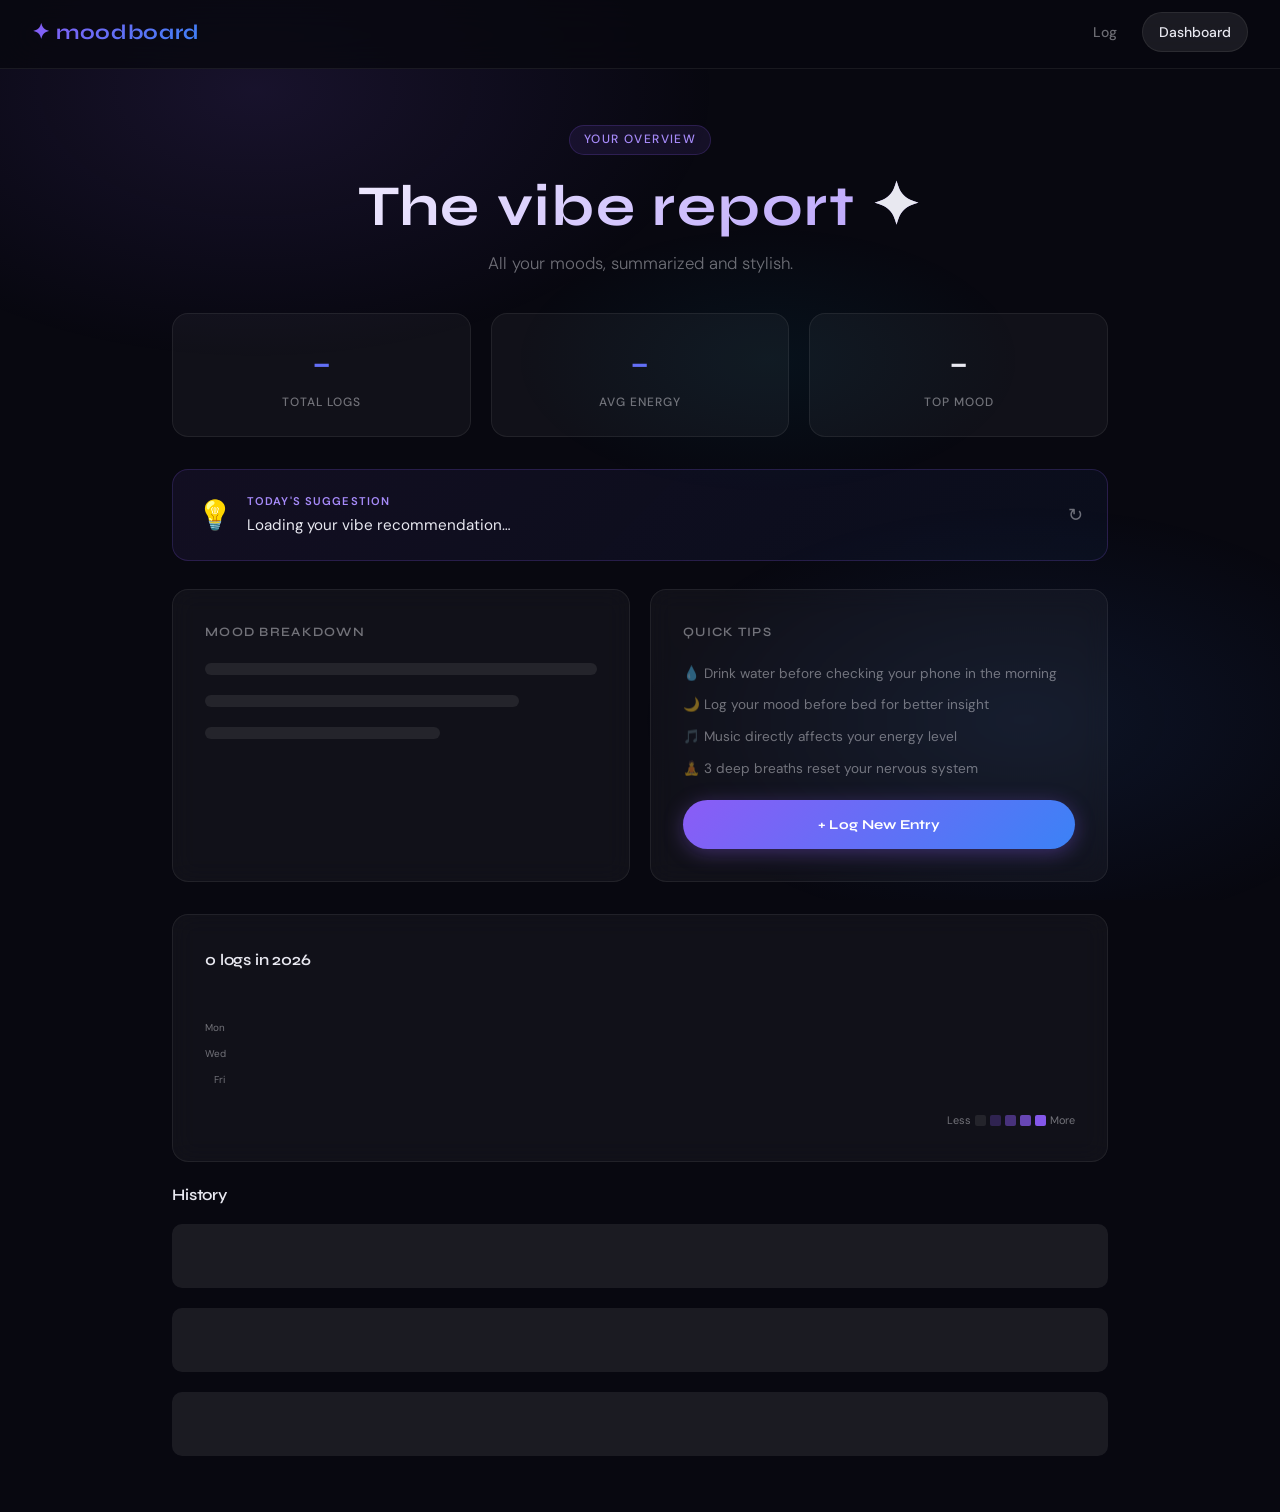
==== commit cde5d528: "fix: heatmap month label alignment" ====
--- a/templates/dashboard.html
+++ b/templates/dashboard.html
@@ -90,7 +90,7 @@
       <h2 id="heatmapTitle">0 logs in 2025</h2>
     </div>
     <div class="heatmap-wrap">
-      <div class="heatmap-months" id="heatmapMonths"></div>
+      <div style="padding-left:28px; position:relative; height:16px; margin-bottom:4px;" id="heatmapMonths"></div>
       <div class="heatmap-body">
         <div class="heatmap-days">
           <span></span><span>Mon</span><span></span>
--- a/static/style.css
+++ b/static/style.css
@@ -839,7 +839,7 @@
 
 .modal-mood {
   font-family: 'Syne', sans-serif;
-  font-size: 1.4rem; font-weight: 800;
+  font-size: 1.4rem; font-weight: 700;
   text-transform: capitalize;
   background: var(--grad);
   -webkit-background-clip: text; -webkit-text-fill-color: transparent;
@@ -917,7 +917,7 @@
 }
 .modal-run-item .run-val {
   font-family: 'Syne', sans-serif;
-  font-size: 1.2rem; font-weight: 800;
+  font-size: 1.2rem; font-weight: 700;
   color: #fff;
   text-shadow: 0 0 12px rgba(255,255,255,0.5), 0 0 24px rgba(167,139,250,0.4);
 }
@@ -951,9 +951,10 @@
 }
 
 .heatmap-months {
-  display: flex;
   padding-left: 28px;
   margin-bottom: 4px;
+  position: relative;
+  height: 16px;
 }
 
 .heatmap-month-label {
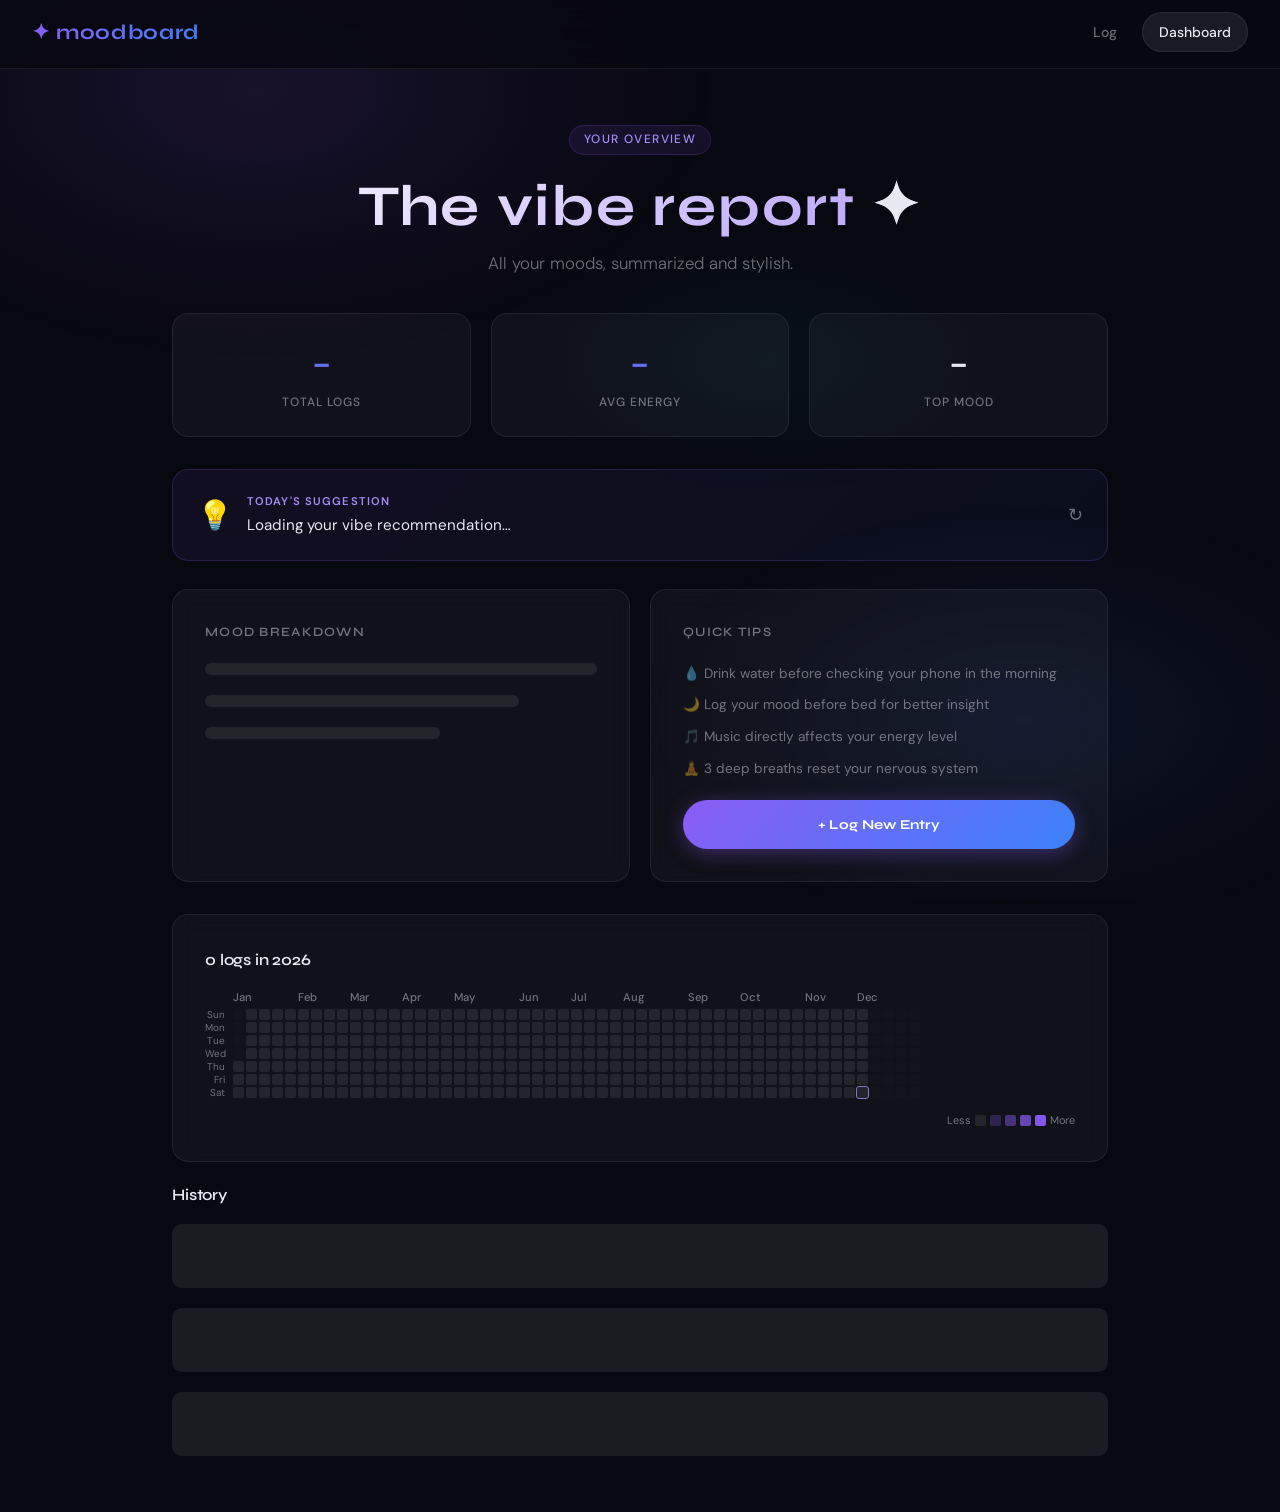
==== commit 479cfd2d: "feat: add weight/height input, fix heatmap alignment" ====
--- a/templates/dashboard.html
+++ b/templates/dashboard.html
@@ -90,11 +90,16 @@
       <h2 id="heatmapTitle">0 logs in 2025</h2>
     </div>
     <div class="heatmap-wrap">
-      <div style="padding-left:28px; position:relative; height:16px; margin-bottom:4px;" id="heatmapMonths"></div>
+      <div class="heatmap-months" id="heatmapMonths"></div>
       <div class="heatmap-body">
         <div class="heatmap-days">
-          <span></span><span>Mon</span><span></span>
-          <span>Wed</span><span></span><span>Fri</span><span></span>
+          <span>Sun</span>
+          <span>Mon</span>
+          <span>Tue</span>
+          <span>Wed</span>
+          <span>Thu</span>
+          <span>Fri</span>
+          <span>Sat</span>
         </div>
         <div class="heatmap-grid" id="heatmapGrid"></div>
       </div>
--- a/static/style.css
+++ b/static/style.css
@@ -951,7 +951,6 @@
 }
 
 .heatmap-months {
-  padding-left: 28px;
   margin-bottom: 4px;
   position: relative;
   height: 16px;
@@ -1080,4 +1079,12 @@
   .heatmap-cell { width: 10px; height: 10px; }
   .legend-cell  { width: 10px; height: 10px; }
   .heatmap-days span { height: 10px; line-height: 10px; }
-}+}
+
+/* Weight & Height grid */
+.wh-grid {
+  display: grid;
+  grid-template-columns: 1fr 1fr;
+  gap: 12px;
+}
+
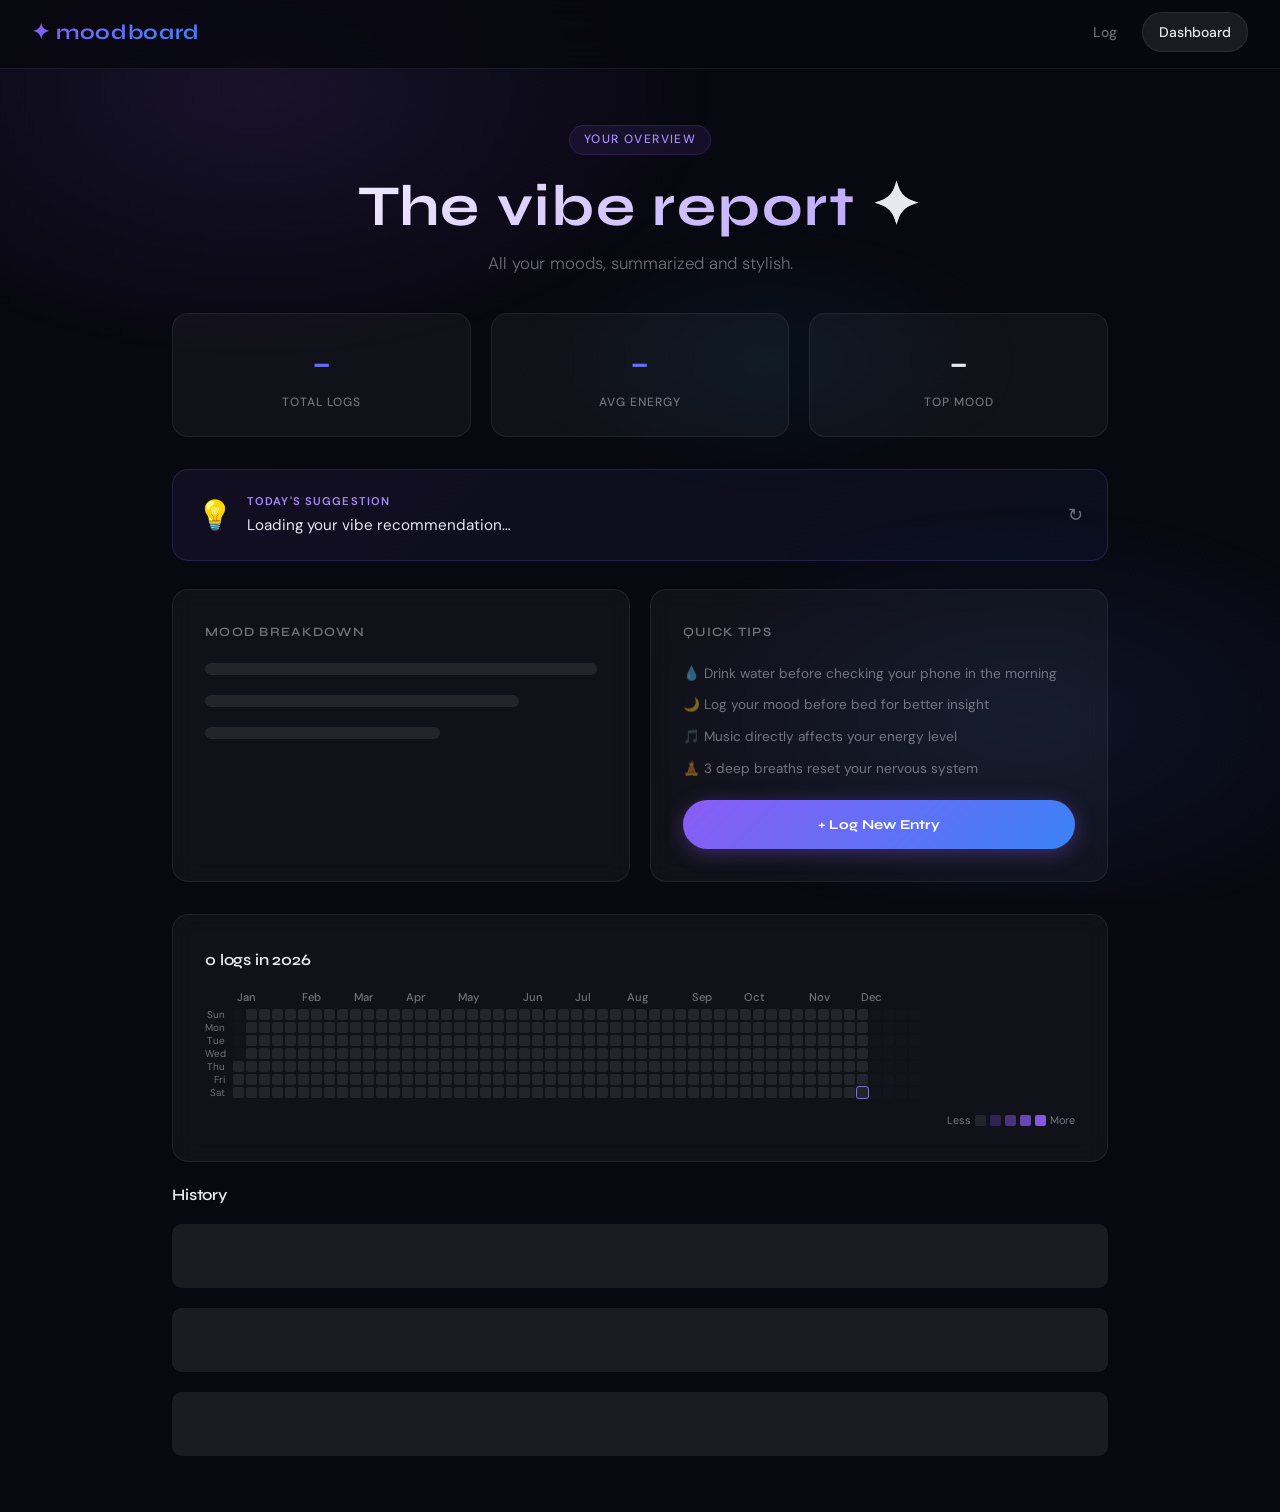
==== commit c7b7ac30: "feat: add BMR/TDEE calculator in log modal" ====
--- a/templates/dashboard.html
+++ b/templates/dashboard.html
@@ -158,11 +158,70 @@
       <div class="modal-note" id="modalNote"></div>
     </div>
 
-    <!-- Workout -->
+<!-- Workout -->
     <div class="modal-section" id="modalWorkoutSection" style="display:none">
       <div class="modal-label">Workout</div>
       <div id="modalWorkoutContent"></div>
     </div>
+
+    <!-- BMR / TDEE -->
+    <div class="modal-section" id="modalBmrSection" style="display:none">
+      <div class="modal-label">Body Stats & Calories</div>
+
+      <!-- Body stats row -->
+      <div class="bmr-stats-row" id="modalBodyStats"></div>
+
+      <div class="modal-divider" style="margin:14px 0"></div>
+
+      <!-- Activity selector -->
+      <div class="bmr-activity-wrap">
+        <div class="bmr-activity-label">Activity Level</div>
+        <div class="bmr-activity-chips" id="bmrActivityChips">
+          <button class="bmr-chip active" data-mul="1.2">Sedentary</button>
+          <button class="bmr-chip" data-mul="1.375">Light</button>
+          <button class="bmr-chip" data-mul="1.55">Moderate</button>
+          <button class="bmr-chip" data-mul="1.725">Very Active</button>
+          <button class="bmr-chip" data-mul="1.9">Athlete</button>
+        </div>
+      </div>
+
+      <div class="modal-divider" style="margin:14px 0"></div>
+
+      <!-- Results grid -->
+      <div class="bmr-result-grid">
+        <div class="bmr-result-card">
+          <div class="bmr-result-icon">🔥</div>
+          <div class="bmr-result-val" id="modalBMR">–</div>
+          <div class="bmr-result-label">BMR</div>
+          <div class="bmr-result-sub">kcal / day</div>
+        </div>
+        <div class="bmr-result-card">
+          <div class="bmr-result-icon">⚡</div>
+          <div class="bmr-result-val" id="modalTDEE">–</div>
+          <div class="bmr-result-label">TDEE</div>
+          <div class="bmr-result-sub">kcal / day</div>
+        </div>
+        <div class="bmr-result-card">
+          <div class="bmr-result-icon">💪</div>
+          <div class="bmr-result-val" id="modalLBM">–</div>
+          <div class="bmr-result-label">LBM</div>
+          <div class="bmr-result-sub">kg (est.)</div>
+        </div>
+      </div>
+
+      <!-- Gender selector -->
+      <div class="bmr-gender-wrap">
+        <div class="bmr-activity-label">Sex (for formula)</div>
+        <div style="display:flex;gap:8px;margin-top:8px">
+          <button class="bmr-chip active" id="bmrMale" onclick="setBmrGender('male')">♂ Male</button>
+          <button class="bmr-chip" id="bmrFemale" onclick="setBmrGender('female')">♀ Female</button>
+        </div>
+      </div>
+
+      <div class="bmr-note">
+        * BMR ใช้สูตร Mifflin-St Jeor · LBM ประมาณจาก Boer formula
+      </div>
+    </div>
   </div>
 </div>
 
--- a/static/style.css
+++ b/static/style.css
@@ -954,6 +954,7 @@
   margin-bottom: 4px;
   position: relative;
   height: 16px;
+  margin-left: 32px;
 }
 
 .heatmap-month-label {
@@ -1088,3 +1089,145 @@
   gap: 12px;
 }
 
+/* ── BMR / TDEE Modal Section ───────────────────────────────────────── */
+.bmr-stats-row {
+  display: flex;
+  gap: 12px;
+  margin-bottom: 4px;
+}
+
+.bmr-stat-item {
+  flex: 1;
+  background: var(--glass);
+  border: 1px solid var(--border);
+  border-radius: var(--radius-sm);
+  padding: 12px;
+  text-align: center;
+  display: flex;
+  flex-direction: column;
+  gap: 2px;
+}
+
+.bmr-stat-val {
+  font-family: 'Syne', sans-serif;
+  font-size: 1.3rem;
+  font-weight: 800;
+  background: var(--grad);
+  -webkit-background-clip: text;
+  -webkit-text-fill-color: transparent;
+  background-clip: text;
+}
+
+.bmr-stat-unit {
+  font-size: 0.7rem;
+  color: var(--muted);
+}
+
+.bmr-stat-label {
+  font-size: 0.65rem;
+  color: var(--muted);
+  text-transform: uppercase;
+  letter-spacing: 0.08em;
+  font-weight: 600;
+}
+
+/* Activity chips */
+.bmr-activity-wrap { margin-bottom: 4px; }
+.bmr-gender-wrap   { margin-top: 14px; }
+
+.bmr-activity-label {
+  font-size: 0.7rem;
+  font-weight: 600;
+  letter-spacing: 0.08em;
+  text-transform: uppercase;
+  color: var(--muted);
+  margin-bottom: 8px;
+}
+
+.bmr-activity-chips {
+  display: flex;
+  flex-wrap: wrap;
+  gap: 6px;
+}
+
+.bmr-chip {
+  padding: 5px 12px;
+  border: 1px solid var(--border);
+  border-radius: 100px;
+  background: var(--glass);
+  color: var(--muted);
+  font-size: 0.75rem;
+  font-weight: 500;
+  cursor: pointer;
+  font-family: inherit;
+  transition: all 0.2s ease;
+}
+
+.bmr-chip:hover {
+  border-color: var(--p1);
+  color: var(--neon);
+}
+
+.bmr-chip.active {
+  background: rgba(139,92,246,0.15);
+  border-color: var(--p1);
+  color: var(--neon);
+}
+
+/* Result grid */
+.bmr-result-grid {
+  display: grid;
+  grid-template-columns: repeat(3, 1fr);
+  gap: 10px;
+}
+
+.bmr-result-card {
+  background: linear-gradient(135deg, rgba(139,92,246,0.08), rgba(59,130,246,0.05));
+  border: 1px solid rgba(139,92,246,0.2);
+  border-radius: var(--radius-sm);
+  padding: 14px 10px;
+  text-align: center;
+  display: flex;
+  flex-direction: column;
+  align-items: center;
+  gap: 3px;
+}
+
+.bmr-result-icon { font-size: 1.2rem; }
+
+.bmr-result-val {
+  font-family: 'Syne', sans-serif;
+  font-size: 1.3rem;
+  font-weight: 800;
+  color: #fff;
+  text-shadow: 0 0 12px rgba(167,139,250,0.5);
+  line-height: 1;
+}
+
+.bmr-result-label {
+  font-size: 0.7rem;
+  font-weight: 700;
+  color: var(--neon);
+  text-transform: uppercase;
+  letter-spacing: 0.08em;
+}
+
+.bmr-result-sub {
+  font-size: 0.62rem;
+  color: var(--muted);
+}
+
+/* Note */
+.bmr-note {
+  margin-top: 12px;
+  font-size: 0.68rem;
+  color: var(--muted);
+  text-align: center;
+  font-style: italic;
+}
+
+@media (max-width: 479px) {
+  .bmr-result-grid { grid-template-columns: repeat(3,1fr); gap: 8px; }
+  .bmr-result-val  { font-size: 1.1rem; }
+  .bmr-stats-row   { gap: 8px; }
+}
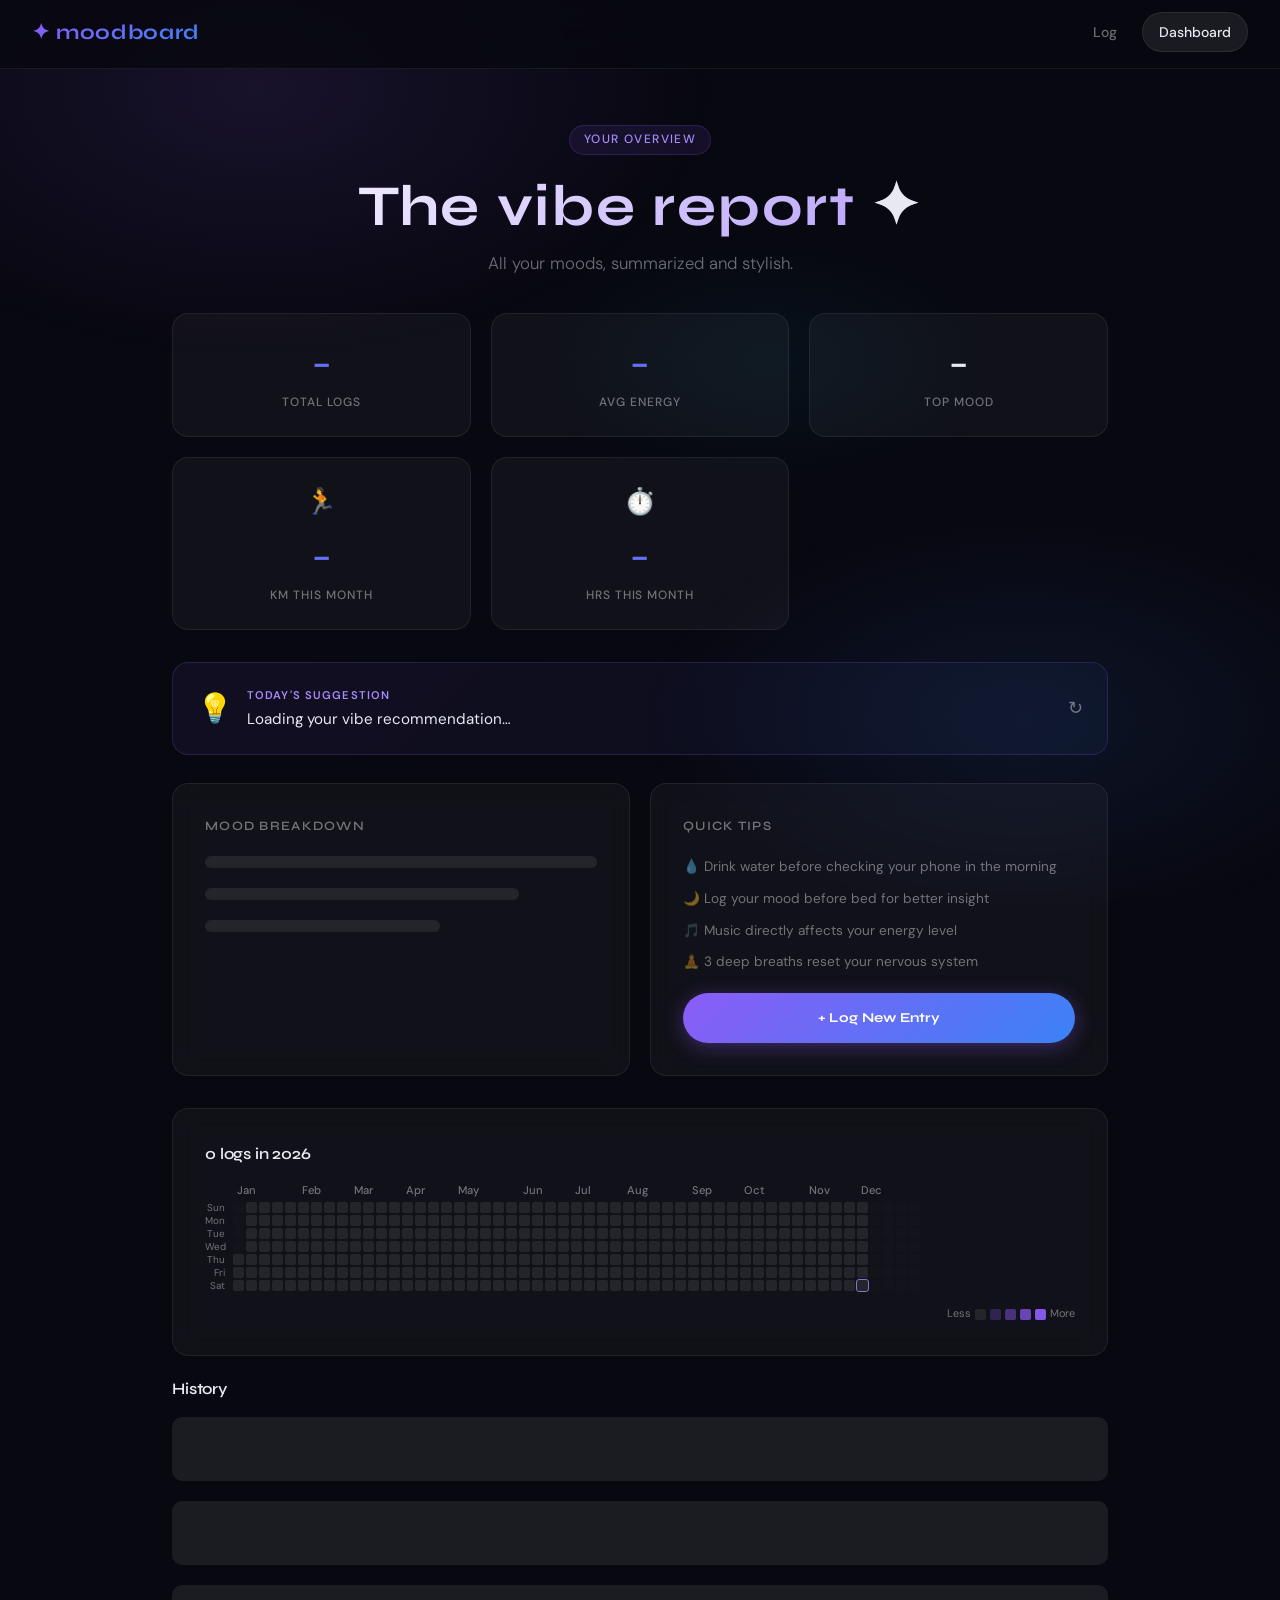
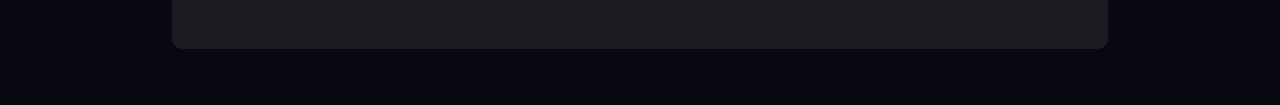
==== commit ad744d4b: "feat: add monthly run distance and duration stats" ====
--- a/templates/dashboard.html
+++ b/templates/dashboard.html
@@ -36,15 +36,30 @@
       <div class="stat-val" id="statTotal">–</div>
       <div class="stat-label">Total Logs</div>
     </div>
+
     <div class="stat-card">
       <!--<div class="stat-icon">⚡</div>-->
       <div class="stat-val" id="statAvg">–</div>
       <div class="stat-label">Avg Energy</div>
     </div>
+
     <div class="stat-card">
       <div class="stat-val" id="statTop" style="font-size:2rem; -webkit-text-fill-color:initial; background:none;">–</div>
       <div class="stat-label">Top Mood</div>
     </div>
+
+    <div class="stat-card">
+      <div class="stat-icon">🏃</div>
+      <div class="stat-val" id="statRunDist">–</div>
+      <div class="stat-label">km this month</div>
+    </div>
+
+    <div class="stat-card">
+      <div class="stat-icon">⏱️</div>
+      <div class="stat-val" id="statRunDur">–</div>
+      <div class="stat-label">hrs this month</div>
+    </div>
+    
   </div>
 
   <!-- Recommend -->
--- a/static/style.css
+++ b/static/style.css
@@ -308,6 +308,37 @@
   margin-bottom: 32px;
 }
 
+.stats-grid-5 {
+  display: grid;
+  grid-template-columns: repeat(6, 1fr);
+  gap: 16px;
+  margin-bottom: 32px;
+}
+
+.stats-grid-5 .stat-card:nth-child(1) { grid-column: 1 / span 2; }
+.stats-grid-5 .stat-card:nth-child(2) { grid-column: 3 / span 2; }
+.stats-grid-5 .stat-card:nth-child(3) { grid-column: 5 / span 2; }
+.stats-grid-5 .stat-card:nth-child(4) { grid-column: 2 / span 2; }
+.stats-grid-5 .stat-card:nth-child(5) { grid-column: 4 / span 2; }
+
+@media (max-width: 767px) {
+  .stats-grid-5 { grid-template-columns: repeat(3, 1fr); }
+  .stats-grid-5 .stat-card:nth-child(1) { grid-column: span 1; }
+  .stats-grid-5 .stat-card:nth-child(2) { grid-column: span 1; }
+  .stats-grid-5 .stat-card:nth-child(3) { grid-column: span 1; }
+  .stats-grid-5 .stat-card:nth-child(4) { grid-column: 1 / span 1; }
+  .stats-grid-5 .stat-card:nth-child(5) { grid-column: 2 / span 1; }
+}
+
+@media (max-width: 479px) {
+  .stats-grid-5 { grid-template-columns: repeat(2, 1fr); gap: 8px; }
+  .stats-grid-5 .stat-card:nth-child(1) { grid-column: span 1; }
+  .stats-grid-5 .stat-card:nth-child(2) { grid-column: span 1; }
+  .stats-grid-5 .stat-card:nth-child(3) { grid-column: span 2; }
+  .stats-grid-5 .stat-card:nth-child(4) { grid-column: span 1; }
+  .stats-grid-5 .stat-card:nth-child(5) { grid-column: span 1; }
+}
+
 .stat-card {
   background: var(--glass);
   border: 1px solid var(--border);
@@ -1111,7 +1142,7 @@
 .bmr-stat-val {
   font-family: 'Syne', sans-serif;
   font-size: 1.3rem;
-  font-weight: 800;
+  font-weight: 700;
   background: var(--grad);
   -webkit-background-clip: text;
   -webkit-text-fill-color: transparent;
@@ -1198,7 +1229,7 @@
 .bmr-result-val {
   font-family: 'Syne', sans-serif;
   font-size: 1.3rem;
-  font-weight: 800;
+  font-weight: 700;
   color: #fff;
   text-shadow: 0 0 12px rgba(167,139,250,0.5);
   line-height: 1;
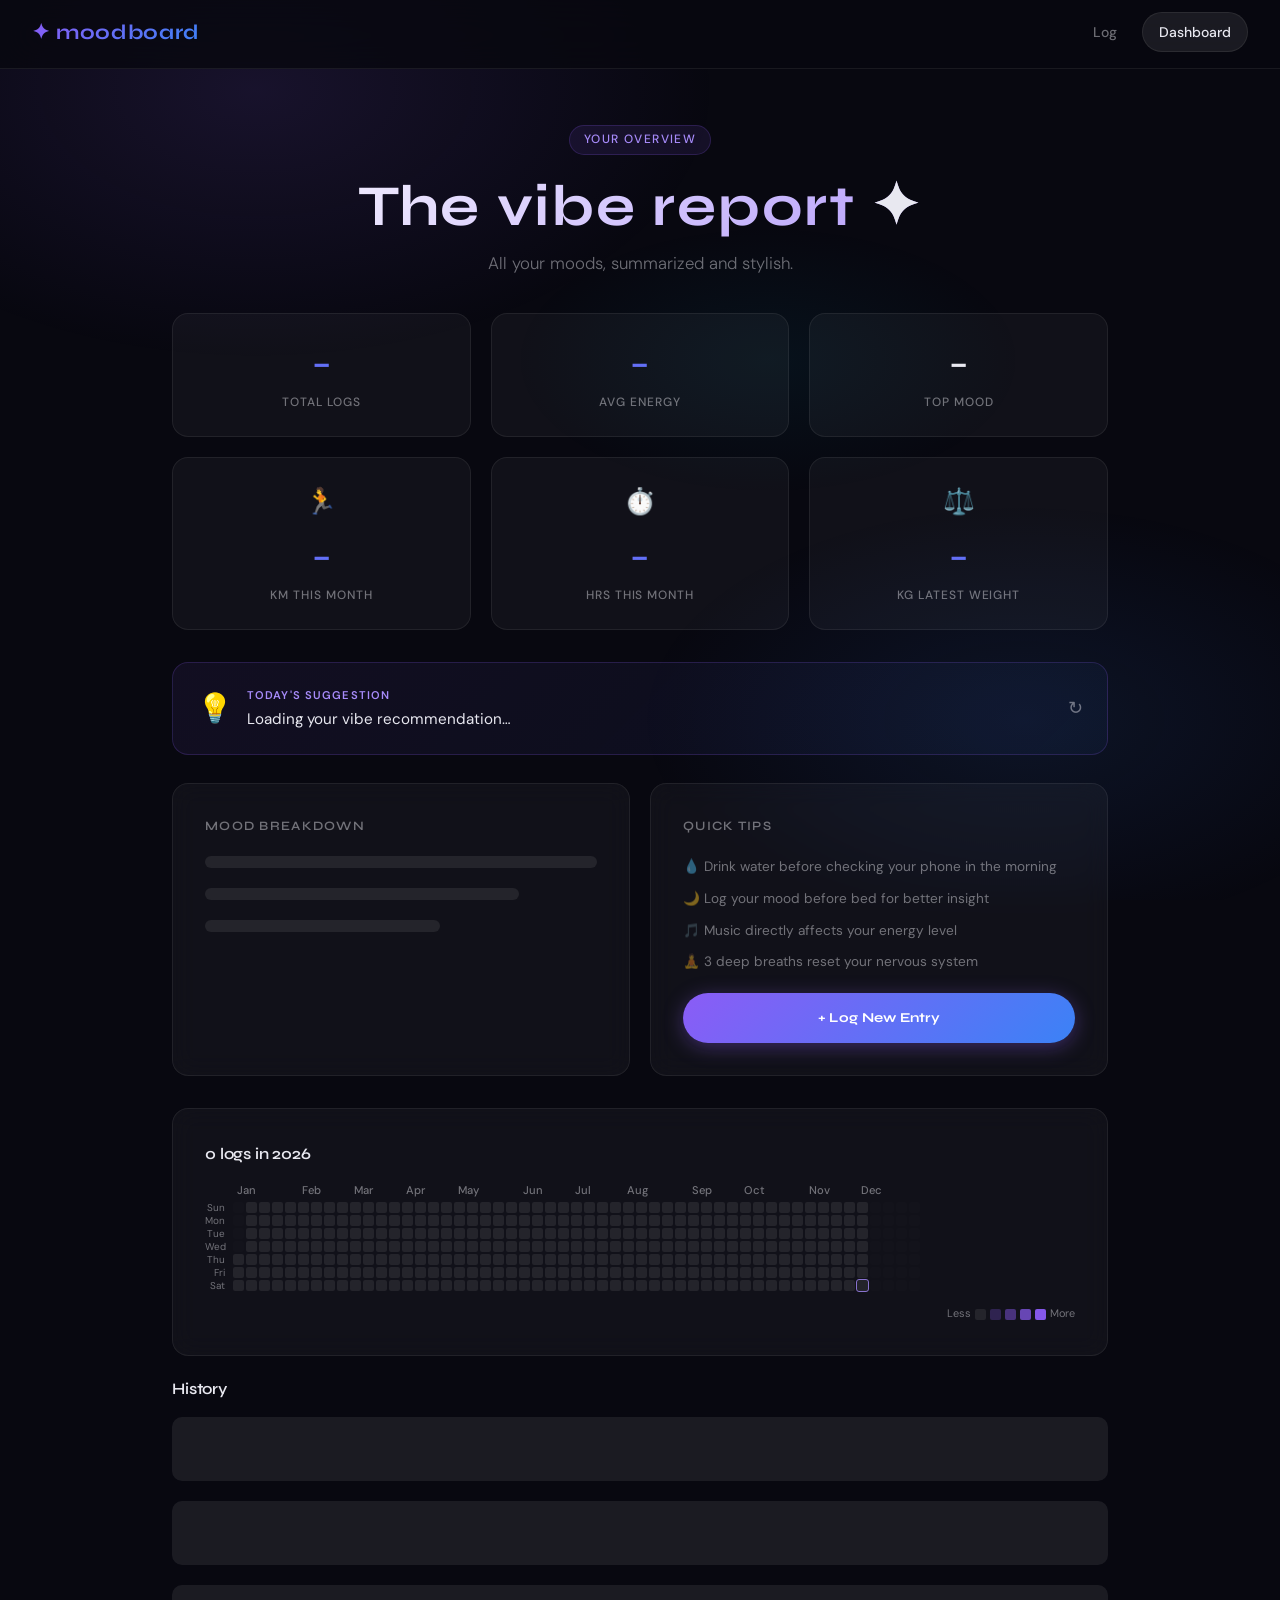
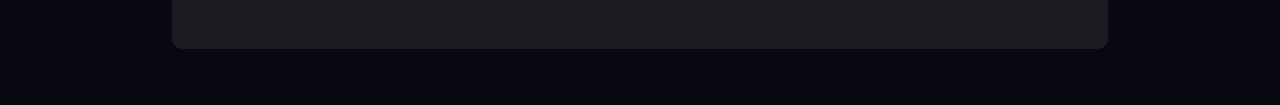
==== commit 537ef8d4: "feat: add latest weight stat card" ====
--- a/templates/dashboard.html
+++ b/templates/dashboard.html
@@ -59,7 +59,13 @@
       <div class="stat-val" id="statRunDur">–</div>
       <div class="stat-label">hrs this month</div>
     </div>
-    
+
+    <div class="stat-card">
+      <div class="stat-icon">⚖️</div>
+      <div class="stat-val" id="statWeight">–</div>
+      <div class="stat-label">kg latest weight</div>
+    </div>
+
   </div>
 
   <!-- Recommend -->
--- a/static/style.css
+++ b/static/style.css
@@ -308,35 +308,22 @@
   margin-bottom: 32px;
 }
 
+/* ── Stats Grid 6 (3 top + 3 bottom) ────────────────────────────────── */
 .stats-grid-5 {
   display: grid;
-  grid-template-columns: repeat(6, 1fr);
+  grid-template-columns: repeat(3, 1fr);
   gap: 16px;
   margin-bottom: 32px;
 }
 
-.stats-grid-5 .stat-card:nth-child(1) { grid-column: 1 / span 2; }
-.stats-grid-5 .stat-card:nth-child(2) { grid-column: 3 / span 2; }
-.stats-grid-5 .stat-card:nth-child(3) { grid-column: 5 / span 2; }
-.stats-grid-5 .stat-card:nth-child(4) { grid-column: 2 / span 2; }
-.stats-grid-5 .stat-card:nth-child(5) { grid-column: 4 / span 2; }
-
-@media (max-width: 767px) {
+/* Tablet */
+@media (min-width: 480px) and (max-width: 767px) {
   .stats-grid-5 { grid-template-columns: repeat(3, 1fr); }
-  .stats-grid-5 .stat-card:nth-child(1) { grid-column: span 1; }
-  .stats-grid-5 .stat-card:nth-child(2) { grid-column: span 1; }
-  .stats-grid-5 .stat-card:nth-child(3) { grid-column: span 1; }
-  .stats-grid-5 .stat-card:nth-child(4) { grid-column: 1 / span 1; }
-  .stats-grid-5 .stat-card:nth-child(5) { grid-column: 2 / span 1; }
-}
-
+}
+
+/* Mobile */
 @media (max-width: 479px) {
   .stats-grid-5 { grid-template-columns: repeat(2, 1fr); gap: 8px; }
-  .stats-grid-5 .stat-card:nth-child(1) { grid-column: span 1; }
-  .stats-grid-5 .stat-card:nth-child(2) { grid-column: span 1; }
-  .stats-grid-5 .stat-card:nth-child(3) { grid-column: span 2; }
-  .stats-grid-5 .stat-card:nth-child(4) { grid-column: span 1; }
-  .stats-grid-5 .stat-card:nth-child(5) { grid-column: span 1; }
 }
 
 .stat-card {
